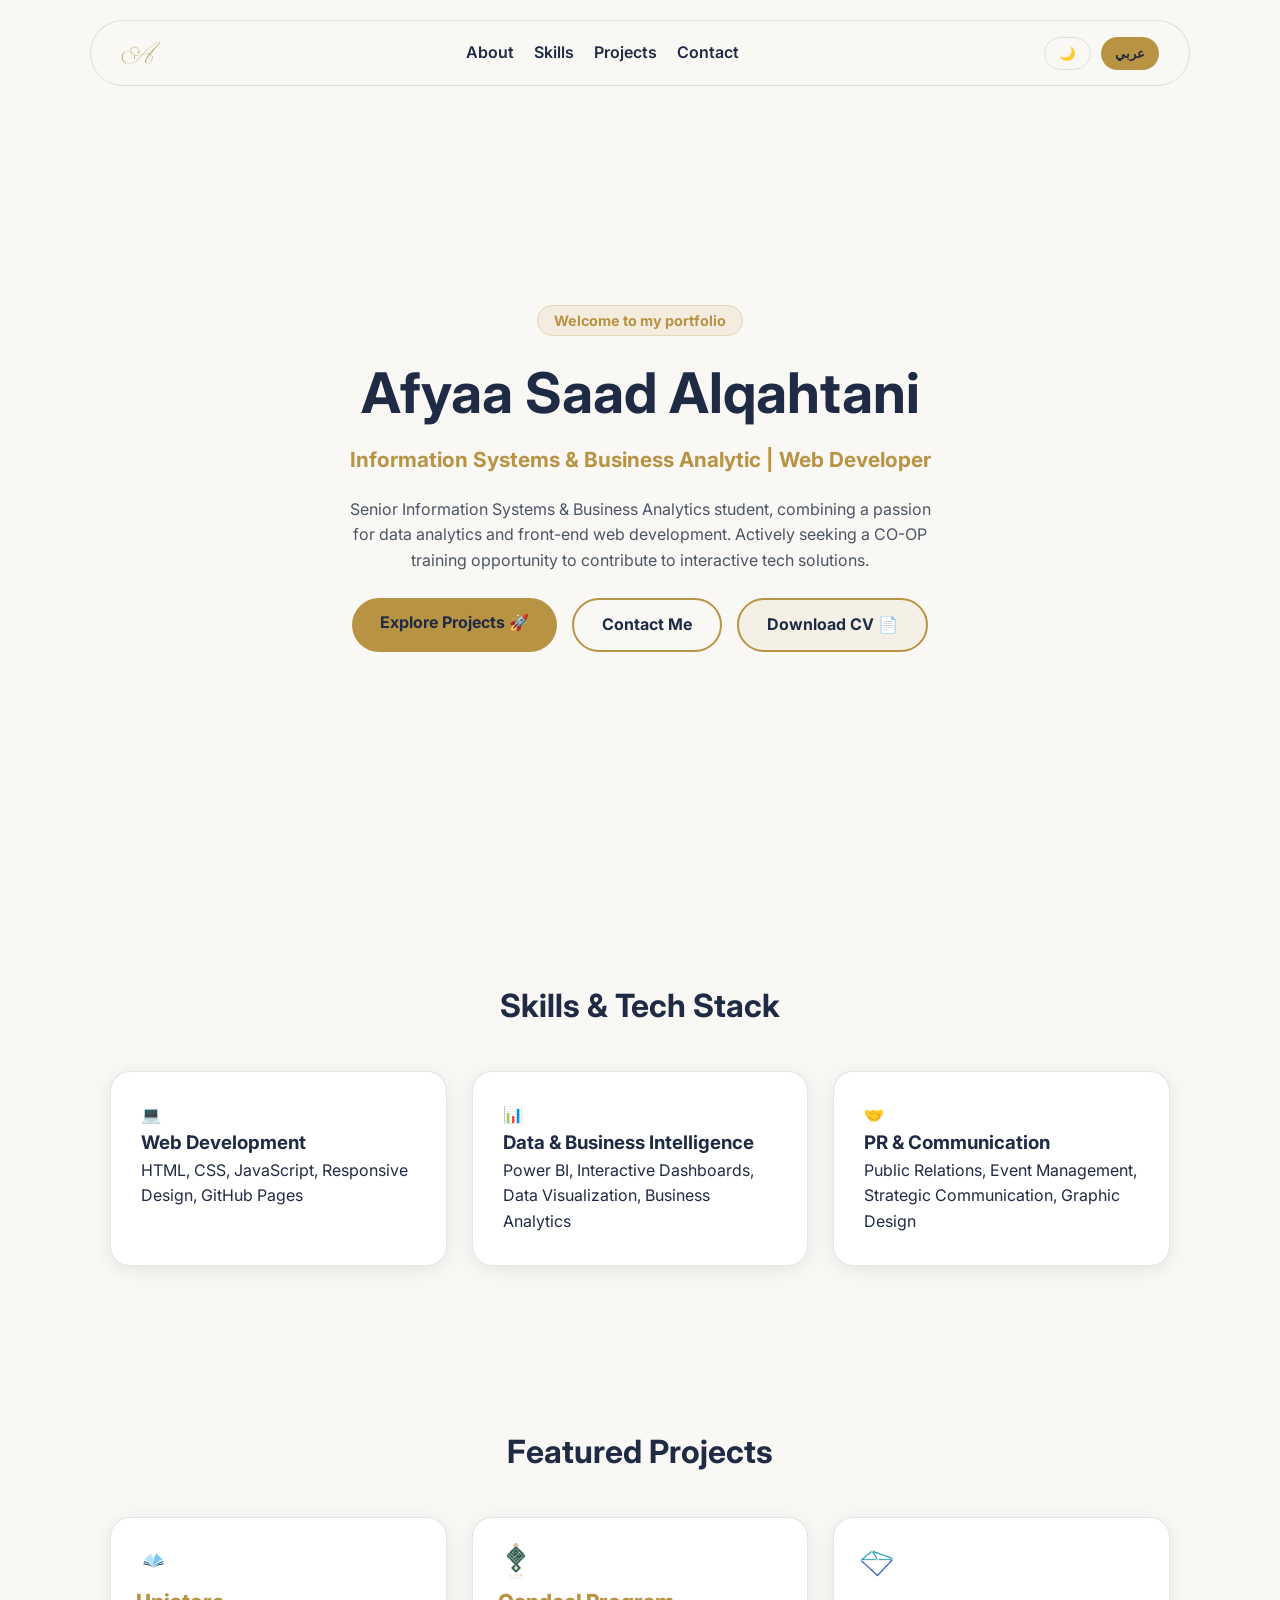
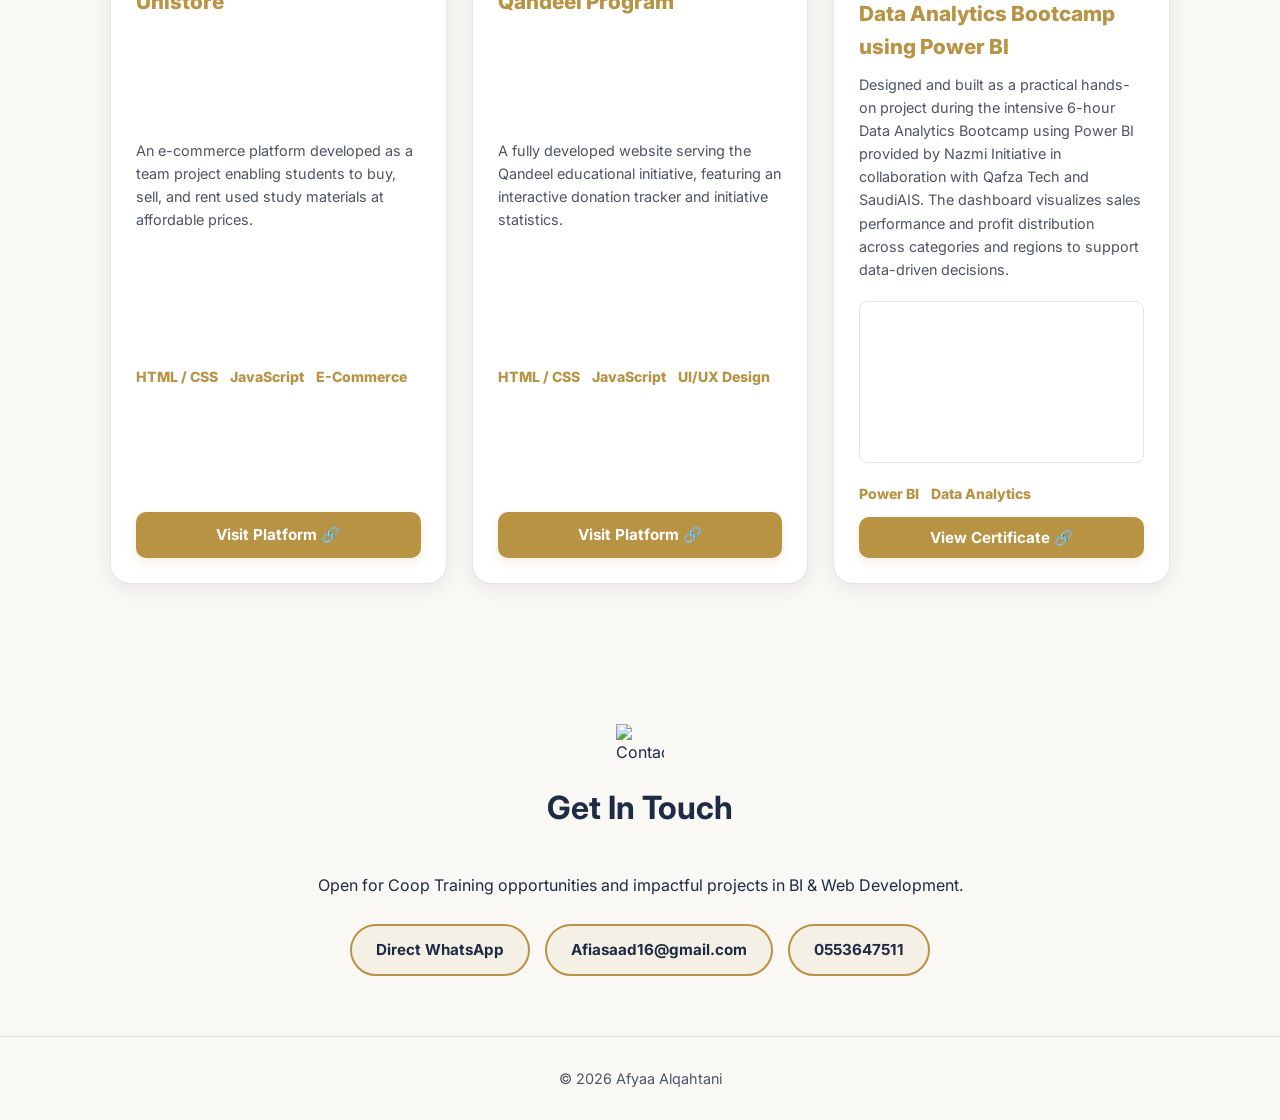
==== index.html @ 2ba17792 "Update index.html" ====
<!DOCTYPE html>
<html lang="en" dir="ltr">
<head>
    <meta charset="UTF-8">
    <meta name="viewport" content="width=device-width, initial-scale=1.0">
    <title>أفياء القحطاني | Afyaa Alqahtani - Portfolio</title>

    <!-- استدعاء خط Tajawal للعربي و Inter للإنجليزي من جوجل -->
    <link rel="preconnect" href="https://fonts.googleapis.com">
    <link rel="preconnect" href="https://fonts.gstatic.com" crossorigin>
    <link href="https://fonts.googleapis.com/css2?family=Inter:wght@400;600;700&family=Tajawal:wght@400;500;700;800&display=swap" rel="stylesheet">

    <!-- ربط ملف التنسيقات CSS -->
    <link rel="stylesheet" href="style.css">
</head>
<body class="light-mode"> <!-- الوضع الافتراضي داكن ومتاح التبديل -->

    <!-- شريط النافبار العائم في الأعلى -->
    <nav class="navbar">
<div class="logo">
    <a href="#hero">
        <img src="photo_2026-08-21_16-17-37-removebg-preview.png" alt="AFYAA Logo" class="logo-img">
    </a>
</div>
        <!-- روابط التنقل السريع بين الأقسام -->
        <ul class="nav-links">
            <li><a href="#hero" data-ar="من أنا" data-en="About">من أنـا</a></li>
            <li><a href="#skills" data-ar="المهارات" data-en="Skills">المهـارات</a></li>
            <li><a href="#projects" data-ar="المشاريع" data-en="Projects">المشـاريـع</a></li>
            <li><a href="#contact" data-ar="التواصل" data-en="Contact">التـواصـل</a></li>
        </ul>

        <!-- أزرار التحكم بالتفاعل (الليل/النهار + اللغة) -->
        <div class="nav-controls">
            <!-- زر تبديل وضع الليل والنهار -->
            <button id="theme-toggle" class="control-btn" title="تغيير المظهر">🌙</button>
            <!-- زر تغيير اللغة -->
            <button id="lang-toggle" class="control-btn lang-btn">English</button>
        </div>
    </nav>

    <!-- 1. واجهة البداية (Hero Section) -->
<section id="hero" class="hero">
    <div class="hero-content">
        <span class="badge-tag" data-ar=" مرحباً بك في معرض أعمالي" data-en=" Welcome to my portfolio"> مرحبًـا بـك فـي مـعـرض أعـمـالـي</span>

        <h1 data-ar="أفياء سعد القحطاني" data-en="Afyaa Saad Alqahtani">أفيـاء سـعـد القحـطـاني</h1>

        <p class="subtitle" data-ar="نظم معلومات وتحليل الأعمال | مطورة واجهات ويب" data-en="Information Systems & Business Analytic | Web Developer">
            نظم معلومات وتحليل الأعمال | مطورة واجهات ويب
        </p>

        <p class="hero-desc"
           data-ar="طالبة في السنة الأخيرة بتخصص نظم المعلومات وتحليل الأعمال، أجمع بين شغف تحليل البيانات وبناء واجهات الويب الرقمية. أسعى لفرصة تدريب تعاوني أساهم من خلالها في تقديم حلول تقنية تفاعلية وأثري بها تجربتي المهنية."
           data-en="Senior Information Systems & Business Analytics student, combining a passion for data analytics and front-end web development. Actively seeking a CO-OP training opportunity to contribute to interactive tech solutions.">
            طالبة في السنة الأخيرة بتخصص نظم المعلومات وتحليل الأعمال، أجمع بين شغف تحليل البيانات وبناء واجهات الويب الرقمية. أسعى لفرصة تدريب تعاوني أساهم من خلالها في تقديم حلول تقنية تفاعلية وأثري بها تجربتي المهنية.
        </p>

        <div class="hero-btns">
            <a href="#projects" class="btn btn-primary" data-ar="استكشف الأعمال 🚀" data-en="Explore Projects 🚀">استكشف الأعمال 🚀</a>
            <a href="#contact" class="btn btn-secondary" data-ar="تواصل معي" data-en="Contact Me">تواصل معي</a>
            <a href="CV.pdf" download class="btn btn-cv" data-ar="السيرة الذاتية 📄" data-en="Download CV 📄">السيرة الذاتية 📄</a>
        </div>
    </div>
</section>
    <!-- 2. قسم المهارات (Skills Section) -->
    <section id="skills" class="skills-section">
        <h2 class="section-title" data-ar="المهارات والتقنيات" data-en="Skills & Tech Stack">المهارات والتقنيات</h2>
        <div class="skills-grid">
            <div class="skill-card">
                <div class="icon">💻</div>
                <h3 data-ar="تطوير الويب" data-en="Web Development">تطوير الويب</h3>
                <p>HTML, CSS, JavaScript, Responsive Design, GitHub Pages</p>
            </div>
            <div class="skill-card">
                <div class="icon">📊</div>
                <h3 data-ar="تحليل البيانات و BI" data-en="Data & Business Intelligence">تحليل البيانات و BI</h3>
                <p>Power BI, Interactive Dashboards, Data Visualization, Business Analytics</p>
            </div>
            <div class="skill-card">
                <div class="icon">🤝</div>
                <h3 data-ar="العلاقات العامة والتنظيم" data-en="PR & Communication">العلاقات العامة والتنظيم</h3>
                <p>Public Relations, Event Management, Strategic Communication, Graphic Design</p>
            </div>
        </div>
    </section>

    <!-- 3. قسم المشاريع (Projects Section) -->
    <section id="projects" class="projects-section">
        <h2 class="section-title" data-ar="أبرز المشاريع" data-en="Featured Projects">أبرز المشاريع</h2>

        <div class="projects-grid">

            <!-- كارت مشروع Unistore -->
            <div class="project-card project-unistore">
                <div class="project-header">
                    <div class="project-brand">
                        <img src="لوقو%20يوني.png" alt="Unistore Logo" class="project-logo" onerror="this.style.display='none'">
                    </div>
                    <h3>Unistore</h3>
                </div>

                <p class="project-desc"
                   data-ar="منصة إلكترونية تم تطويرها كـ مشروع جماعي تتيح للطلاب بيع وتأجير المستلزمات والكتب الدراسية المستعملة فيما بينهم بأسعار مناسبة."
                   data-en="An e-commerce platform developed as a team project enabling students to buy, sell, and rent used study materials at affordable prices.">
                   منصة إلكترونية تم تطويرها كـ مشروع جماعي تتيح للطلاب بيع وتأجير المستلزمات والكتب الدراسية المستعملة فيما بينهم بأسعار مناسبة.
                </p>

                <div class="tech-tags">
                    <span>HTML / CSS </span>
                    <span> JavaScript</span>
                    <span> E-Commerce </span>
                </div>

                <div class="project-links">
                    <a href="https://wbaproject.github.io/Unistore/index.html" target="_blank" class="project-btn" data-ar="زيارة المنصة 🔗" data-en="Visit Platform 🔗">
                        زيارة المنصة 🔗
                    </a>
                </div>
            </div>

            <!-- كارت مشروع برنامج قنديل -->
            <div class="project-card project-qandeel">
                <div class="project-header">
                    <div class="project-brand">
                        <img src="شفاف%20%20قنديل.png" alt="Qandeel Logo" class="project-logo" onerror="this.style.display='none'">
                    </div>
                    <h3 data-ar="برنامج قنديل" data-en="Qandeel Program">برنامج قنديل</h3>
                </div>

                <p class="project-desc"
                   data-ar="موقع إلكتروني تم تطويره بالكامل لخدمة مبادرة قنديل التعليمية والتربوية، يتضمن مؤشر دعم تفاعلي لحساب التبرعات وإحصائيات المبادرة."
                   data-en="A fully developed website serving the Qandeel educational initiative, featuring an interactive donation tracker and initiative statistics.">
                   موقع إلكتروني تم تطويره بالكامل لخدمة مبادرة قنديل التعليمية والتربوية، يتضمن مؤشر دعم تفاعلي لحساب التبرعات وإحصائيات المبادرة.
                </p>

                <div class="tech-tags">
                    <span>HTML / CSS</span>
                    <span>JavaScript </span>
                    <span>UI/UX Design</span>
                </div>

                <div class="project-links">
                    <a href="https://qandeel-fund.github.io/qandeel/" target="_blank" class="project-btn" data-ar="زيارة المنصة 🔗" data-en="Visit Platform 🔗">
                        زيارة المنصة 🔗
                    </a>
                </div>
            </div>

<!-- بطاقة المشروع داخل Grid المشاريع -->
<div class="project-card powerbi-theme">
    <!-- 1. العنوان الفرعي + اللوجو -->
    <div class="project-header-type">
        <img src="نظممي.png" alt="Nazmi Logo" class="project-card-logo">
    </div>

    <!-- 2. العنوان الرئيسي للمشروع -->
    <h3 class="pbi-title" data-ar="معسكر تحليل البيانات باستخدام Power BI" data-en="Data Analytics Bootcamp using Power BI">
        معسكر تحليل البيانات باستخدام Power BI
    </h3>

    <!-- 3. الفقرة النصية (الوصف والتفاصيل) -->
    <p class="project-desc"
       data-ar="تم بناء وتصميم هذه اللوحة التفاعلية كتطبيق عملي متميز ضمن معسكر تحليل البيانات باستخدام Power BI (بواقع 6 ساعات تدريبية) المقدم من مبادرة نظمي بالتعاون مع Qafza Tech و SaudiAIS، حيث تعكس أداء المبيعات وحجم الأرباح وتوزيعها حسب الفئات والأقاليم لتمكين متخذي القرار من قراءة البيانات بفاعلية."
       data-en="Designed and built as a practical hands-on project during the intensive 6-hour Data Analytics Bootcamp using Power BI provided by Nazmi Initiative in collaboration with Qafza Tech and SaudiAIS. The dashboard visualizes sales performance and profit distribution across categories and regions to support data-driven decisions.">
        تم بناء وتصميم هذه اللوحة التفاعلية كتطبيق عملي متميز ضمن معسكر تحليل البيانات باستخدام Power BI (بواقع 6 ساعات تدريبية) المقدم من مبادرة نظمي بالتعاون مع Qafza Tech و SaudiAIS، حيث تعكس أداء المبيعات وحجم الأرباح وتوزيعها حسب الفئات والأقاليم لتمكين متخذي القرار من قراءة البيانات بفاعلية.
    </p>

    <!-- 4. التقرير التفاعلي -->
    <div class="powerbi-wrapper">
        <iframe title="Sales & Profitability Dashboard"
                src="https://app.powerbi.com/view?r=eyJrIjoiNzE5OWY2OTYtNTY0ZC00ODJiLWJjOTEtZjljZTA5YTAxY2NlIiwidCI6IjJjODZiYmZjLThkMDQtNDFmZi1hODNhLTk0MmYwNzVlMGY2MCIsImMiOjl9"
                frameborder="0"
                allowFullScreen="true">
        </iframe>
    </div>

    <!-- 5. التاقات النصية العريضة -->
    <div class="pbi-tech-tags">
        <span>Power BI</span>
        <span>Data Analytics</span>
    </div>

    <!-- 6. زر فتح الـ Pop-up -->
    <button type="button" onclick="openCertModal()" class="pbi-btn" data-ar="عرض شهادة المعسكر 🔗" data-en="View Certificate 🔗">
        عرض شهادة المعسكر 🔗
    </button>
</div>

<!-- ========================================== -->
<!-- يُوضع هذا الجزء في أسفل ملف HTML قبل </body> مباشرة -->
<!-- ========================================== -->
<div id="certModal" class="cert-modal">
    <div class="cert-modal-content">
        <span class="cert-close-btn" onclick="closeCertModal()">&times;</span>
        <img src="أفياء بنت سعد القحطاني.png" alt="الشهادة" class="cert-img">
    </div>
</div>

        </div>
    </section>

    <!-- 4. قسم التواصل (Contact Section) -->
    <section id="contact" class="contact-section">
    <img src="YOU DREAM IT.png" alt="Contact Icon" class="contact-main-icon">
    <h2 class="section-title" data-ar="تواصل معي" data-en="Get In Touch">تواصل معي</h2>
    <p data-ar="مهتمة بفرص التدريب التعاوني والأنشطة التنافسية في تحليل البيانات وتطوير الويب." data-en="Open for Coop Training opportunities and impactful projects in BI & Web Development.">
        مهتمة بفرص التدريب التعاوني والأنشطة التنافسية في تحليل البيانات وتطوير الويب.
    </p>

    <div class="contact-links">
        <a href="https://wa.me/966553647511?text=مرحبـًا%20أفياء،%20اطلعت%20على%20معرض%20أعمالكِ%20وأود%20التواصل%20معكِ%20بخصوص%20فرصة%20تدريب%20تعاوني."
   target="_blank"
   class="contact-btn"
   data-ar="واتس اب مباشر"
   data-en="Direct WhatsApp">
   واتس اب مباشر
</a>
        <a href="mailto:Afiasaad16@gmail.com" class="contact-btn">Afiasaad16@gmail.com</a>
        <a href="tel:0553647511" class="contact-btn">0553647511</a>
    </div>
    </section>

    <!-- فوتر الموقع -->
    <footer>
    <p data-ar="© 2026 أفياء القحطاني" data-en="© 2026 Afyaa Alqahtani">
        © 2026 أفياء القحطاني
    </p>
</footer>

    <!-- ربط ملف الجافاسكريبت للحركات والتفاعل -->
    <script src="script.js"></script>
</body>
</html>
---- style.css ----
/* ==========================================
   1. تعريف متغيّرات الألوان والخطوط (:root)
   ========================================== */

/* ألوان الوضع الداكن (Navy Primary) */
body.dark-mode {
    --bg-color: #1F2A44;          /* الكحلي الداكن للخلفية الرئيسية */
    --card-bg: #151D30;         /* كحلي أغمق للبطاقات لإبراز العمق */
    --text-color: #FAFAFA;        /* أوف وايت ناصع للنصوص الرئيسية */
    --text-muted: #D1D5DB;      /* رمادي فاتح مريح للنصوص الجانبية */
    --accent-gold: #C6A75E;     /* الذهبي الناعم للأزرار والتركيز واللوجو */
    --nav-bg: rgba(21, 29, 48, 0.85); /* كحلي شفاف للقائمة العائمة */
    --border-color: rgba(198, 167, 94, 0.25); /* حدود ذهبية خفيفة */
}

/* ألوان الوضع الفاتح المحدثة (Bright Off-White Mode) */
body.light-mode {
    --bg-color: #FAF8F5;         /* أوف وايت كريمي فاتح ومشرق للخلفية الرئيسية */
    --card-bg: #FFFFFF;         /* أبيض ناصع للبطاقات لزيادة التباين */
    --text-color: #1F2A44;       /* الكحلي الملكي الغامق جداً للنصوص الرئيسية */
    --text-muted: #4B5563;      /* كحلي رمادي واضح للنصوص الفرعية */
    --accent-gold: #B89343;    /* ذهبي أغمق بدرجة بسيطة لضمان التباين */
    --nav-bg: rgba(250, 248, 245, 0.85); /* أوف وايت شفاف للقائمة العائمة */
    --border-color: rgba(31, 42, 68, 0.12); /* حدود كحلية ناعمة جداً */
}
/* ==========================================
   إصلاح محاذاة الكروت للغة الإنجليزية (LTR)
   ========================================== */
html[lang="en"] .project-card,
body.en-mode .project-card {
    direction: ltr !important;
    text-align: left !important;
}

/* تعديل الهيدر العلوي للكارت (اللوجو والعنوان) ليصبح يسار */
html[lang="en"] .project-header-type,
body.en-mode .project-header-type {
    direction: ltr !important;
    justify-content: flex-start !important;
}

/* ضبط محاذاة العناوين والنصوص */
html[lang="en"] .project-card h3,
html[lang="en"] .project-desc,
body.en-mode .project-card h3,
body.en-mode .project-desc {
    text-align: left !important;
}
/* ==========================================
   2. إعادة الضبط الشاملة والتنسيقات العامة
   ========================================== */
* {
    margin: 0;
    padding: 0;
    box-sizing: border-box;
    scroll-behavior: smooth;
}

body {
    background-color: var(--bg-color);
    color: var(--text-color);
    font-family: 'Tajawal', sans-serif;
    line-height: 1.6;
    transition: background-color 0.4s, color 0.4s;
}

/* تنسيق صورة اللوجو الرئيسي */
.logo-img {
    height: 40px;
    width: auto;
    display: block;
    transition: transform 0.3s ease;
}

.logo-img:hover {
    transform: scale(1.05);
}

/* --- النافبار --- */
.navbar {
    position: fixed;
    top: 20px;
    left: 50%;
    transform: translateX(-50%);
    width: 90%;
    max-width: 1100px;
    background: var(--nav-bg);
    backdrop-filter: blur(12px);
    border: 1px solid var(--border-color);
    border-radius: 50px;
    padding: 12px 30px;
    display: flex;
    justify-content: space-between;
    align-items: center;
    z-index: 1000;
}

.logo {
    font-weight: 800;
    font-size: 1.5rem;
    color: var(--text-color);
}

.logo span {
    color: var(--accent-gold);
}

.nav-links {
    display: flex;
    list-style: none;
    gap: 20px;
}

.nav-links a {
    color: var(--text-color);
    text-decoration: none;
    font-weight: 600;
    transition: 0.3s;
}

.nav-links a:hover {
    color: var(--accent-gold);
}

.nav-controls {
    display: flex;
    gap: 10px;
}

.control-btn {
    background: transparent;
    border: 1px solid var(--border-color);
    color: var(--text-color);
    padding: 8px 14px;
    border-radius: 20px;
    font-weight: bold;
    cursor: pointer;
    transition: 0.3s;
}

.lang-btn {
    background: var(--accent-gold);
    color: #1F2A44;
    border: none;
}

.control-btn:hover {
    transform: scale(1.05);
}

/* --- الهيرو والأقسام --- */
.hero {
    min-height: 100vh;
    display: flex;
    align-items: center;
    justify-content: center;
    text-align: center;
    padding: 120px 20px 60px;
}

.badge-tag {
    background: rgba(198, 167, 94, 0.15);
    color: var(--accent-gold);
    padding: 6px 16px;
    border-radius: 20px;
    font-size: 0.9rem;
    font-weight: bold;
    border: 1px solid rgba(198, 167, 94, 0.3);
}

.hero h1 {
    font-size: 3.5rem;
    margin: 15px 0 5px;
    color: var(--text-color);
}

.subtitle {
    font-size: 1.3rem;
    color: var(--accent-gold);
    font-weight: 700;
}

.hero-desc {
    max-width: 600px;
    margin: 20px auto;
    color: var(--text-muted);
}

.hero-btns {
    display: flex;
    gap: 15px;
    justify-content: center;
    margin-top: 25px;
}

.btn {
    padding: 12px 28px;
    border-radius: 30px;
    text-decoration: none;
    font-weight: bold;
    transition: 0.3s;
}

.btn-primary {
    background: var(--accent-gold);
    color: #1F2A44;
}

.btn-secondary {
    border: 2px solid var(--accent-gold);
    color: var(--text-color);
}

.btn-cv {
    border: 2px solid var(--accent-gold);
    background: rgba(198, 167, 94, 0.1);
    color: var(--text-color);
}

.btn-cv:hover {
    background: var(--accent-gold);
    color: #1F2A44;
    transform: translateY(-3px);
    box-shadow: 0 10px 20px rgba(198, 167, 94, 0.3);
}

.btn:hover {
    transform: translateY(-3px);
    box-shadow: 0 10px 20px rgba(198, 167, 94, 0.25);
}

section {
    padding: 80px 20px;
    max-width: 1100px;
    margin: auto;
}

.section-title {
    text-align: center;
    font-size: 2rem;
    margin-bottom: 40px;
    color: var(--text-color);
}

.skills-grid {
    display: grid;
    grid-template-columns: repeat(auto-fit, minmax(300px, 1fr));
    gap: 25px;
}

.skill-card {
    background: var(--card-bg);
    padding: 30px;
    border-radius: 20px;
    border: 1px solid var(--border-color);
    box-shadow: 0 4px 20px rgba(0, 0, 0, 0.08);
    transition: 0.4s ease;
    opacity: 0;
    transform: translateY(30px);
}

.skill-card.show {
    opacity: 1;
    transform: translateY(0);
}

.skill-card:hover {
    transform: translateY(-8px);
    border-color: var(--accent-gold);
}

/* ==========================================
   3. التنسيق الموحد لكروت المشاريع
   ========================================== */
.projects-grid {
    display: grid;
    grid-template-columns: repeat(auto-fit, minmax(300px, 1fr));
    gap: 25px;
}

.project-card,
.project-card.project-qandeel,
.project-card.project-unistore,
.project-card.powerbi-theme {
    background: var(--card-bg) !important;
    border: 1px solid var(--border-color) !important;
    border-radius: 20px;
    padding: 25px;
    text-align: right !important;
    display: flex;
    flex-direction: column;
    justify-content: space-between;
    height: auto !important;
    transition: all 0.3s ease;
    box-shadow: 0 4px 20px rgba(0, 0, 0, 0.08);
    opacity: 0;
    transform: translateY(30px);
}

.project-card.show {
    opacity: 1;
    transform: translateY(0);
}

.project-card:hover {
    transform: translateY(-6px);
    border-color: var(--accent-gold) !important;
}

/* الهيدر العلوي تثبيت اللوجو يمين وبجانبه النص */
.project-header-type {
    display: flex;
    flex-direction: row !important;
    justify-content: flex-start !important;
    align-items: center !important;
    gap: 10px;
    margin-bottom: 12px;
    direction: rtl !important;
}

.project-type-text {
    color: var(--accent-gold) !important;
    font-size: 0.9rem;
    font-weight: 600;
    line-height: 1;
}

.project-card-logo,
.project-logo {
    width: 36px !important;
    height: 36px !important;
    object-fit: contain;
    background: transparent !important;
    border-radius: 0 !important;
    padding: 0 !important;
    box-shadow: none !important;
    flex-shrink: 0;
    display: block;
}

/* توحيد عناوين المشاريع (ذهبي وبولد) */
.project-card h3,
.project-card .pbi-title {
    color: var(--accent-gold) !important;
    font-size: 1.3rem !important;
    font-weight: 800 !important;
    margin: 6px 0 10px 0;
    text-align: right !important;
}

/* الوصف */
.project-desc {
    text-align: right !important;
    font-size: 0.9rem;
    line-height: 1.6;
    color: var(--text-muted) !important;
    margin-bottom: 12px;
}

/* التاقات النصية */
.tech-tags,
.pbi-tech-tags {
    display: flex;
    gap: 12px;
    justify-content: flex-start;
    flex-wrap: wrap;
    margin: 12px 0 !important;
}

.tech-tags span,
.pbi-tech-tags span {
    background: transparent !important;
    border: none !important;
    color: var(--accent-gold) !important;
    font-weight: 800 !important;
    font-size: 0.88rem !important;
    padding: 0 !important;
}

/* توحيد الأزرار والخط أبيض */
.project-card .project-btn,
.project-card .pbi-btn {
    display: flex;
    align-items: center;
    justify-content: center;
    gap: 8px;
    width: 100%;
    padding: 11px 0;
    background-color: var(--accent-gold) !important;
    color: #ffffff !important;
    font-family: inherit;
    font-size: 0.95rem;
    font-weight: 700;
    border: none;
    border-radius: 10px;
    cursor: pointer;
    text-decoration: none;
    box-shadow: 0 4px 12px rgba(198, 167, 94, 0.2);
    transition: all 0.3s ease;
}

.project-card .project-btn:hover,
.project-card .pbi-btn:hover {
    background-color: #b89343 !important;
    color: #ffffff !important;
    transform: translateY(-2px);
    box-shadow: 0 6px 15px rgba(198, 167, 94, 0.35);
}

/* تضمين تقرير Power BI */
.powerbi-wrapper {
    position: relative;
    width: 100%;
    padding-top: 56.25%;
    border-radius: 8px;
    overflow: hidden;
    margin: 8px 0;
    border: 1px solid var(--border-color);
}

.powerbi-wrapper iframe {
    position: absolute;
    top: 0;
    left: 0;
    width: 100%;
    height: 100%;
    border: none;
}
/* ==========================================
   النافذة المنبثقة للشهادة (إخفاء تام افتراضياً)
   ========================================== */
.cert-modal {
    display: none; /* إخفاء النافذة كلياً بشكل افتراضي */
    position: fixed;
    z-index: 99999;
    top: 0;
    left: 0;
    width: 100vw;
    height: 100vh;
    background-color: rgba(0, 0, 0, 0.88);
    backdrop-filter: blur(8px);
    padding: 20px;
    box-sizing: border-box;
}

/* يُطبق هذا الكلاس عبر الجافاسكربت فقط عند الضغط على الزر */
.cert-modal.show,
.cert-modal.active {
    display: flex !important;
    justify-content: center;
    align-items: center;
}

.cert-modal-content {
    position: relative;
    width: 100%;
    max-width: 1000px;
    margin: auto;
    display: flex;
    justify-content: center;
    align-items: center;
}

.cert-modal-content img,
.cert-img {
    width: auto !important;
    max-width: 100% !important;
    height: auto !important;
    max-height: 82vh !important;
    object-fit: contain !important;
    border-radius: 10px;
    box-shadow: 0 10px 30px rgba(0, 0, 0, 0.6);
}

.cert-close-btn {
    position: absolute;
    top: -40px;
    left: 0;
    color: #ffffff;
    font-size: 32px;
    font-weight: bold;
    cursor: pointer;
    line-height: 1;
    transition: color 0.2s, transform 0.2s;
}

.cert-close-btn:hover {
    color: var(--accent-gold);
    transform: scale(1.1);
}

@media (max-width: 768px) {
    .cert-modal-content img,
    .cert-img {
        max-height: 75vh !important;
    }
    .cert-close-btn {
        top: -35px;
        font-size: 28px;
    }
}
/* ==========================================
   5. التواصل وتذييل الصفحة (تنسيق الأزرار الذهبية)
   ========================================== */
.contact-section {
    text-align: center;
    padding: 60px 20px;
}

.contact-main-icon {
    width: 48px !important;
    height: 48px !important;
    object-fit: contain;
    margin: 0 auto 10px auto;
    display: block;
}

/* في الجوال تكبر شوية وتظل متناسقة */
@media (max-width: 768px) {
    .contact-main-icon {
        width: 38px !important;
        height: 38px !important;
    }
}
.contact-links {
    display: flex !important;
    justify-content: center !important;
    align-items: center !important;
    gap: 15px !important;
    flex-wrap: wrap !important;
    margin-top: 25px !important;
}

/* إعادة تنسيق روابط الأزرار لمنع ظهور اللون الأزرق الافتراضي */
.contact-links a,
.contact-btn {
    display: inline-flex !important;
    align-items: center !important;
    justify-content: center !important;
    padding: 12px 24px !important;
    border: 2px solid var(--accent-gold) !important;
    background: rgba(198, 167, 94, 0.1) !important;
    color: var(--text-color) !important;       /* لون النص أوف وايت/كحلي حسب الوضع */
    border-radius: 30px !important;
    font-weight: 700 !important;
    font-size: 0.95rem !important;
    text-decoration: none !important;            /* إزالة الخط الأزرق السفلي */
    transition: all 0.3s ease !important;
    direction: ltr;
    box-shadow: none !important;
}

/* تأثير التمرير للماوس على أزرار التواصل */
.contact-links a:hover,
.contact-btn:hover {
    background: var(--accent-gold) !important;
    color: #1F2A44 !important;                  /* يتحول النص للكحلي الملكي عند التمرير */
    transform: translateY(-3px) !important;
    box-shadow: 0 8px 20px rgba(198, 167, 94, 0.3) !important;
}

footer {
    text-align: center;
    padding: 30px;
    color: var(--text-muted);
    font-size: 0.9rem;
    border-top: 1px solid var(--border-color);
}

/* ==========================================
   6. استجابة الجوال (Mobile Responsiveness)
   ========================================== */
@media (max-width: 768px) {
    .navbar {
        top: 10px;
        padding: 8px 16px;
        width: 95%;
    }

    .nav-links {
        gap: 10px;
    }

    .nav-links a {
        font-size: 0.85rem;
    }

    .control-btn {
        padding: 5px 10px;
        font-size: 0.8rem;
    }

    .hero {
        padding: 100px 15px 40px;
    }

    .hero h1 {
        font-size: 1.8rem !important;
        margin: 10px 0 5px;
    }

    .subtitle {
        font-size: 1rem !important;
    }

    .hero-desc {
        font-size: 0.88rem !important;
        line-height: 1.5;
        margin: 12px auto;
    }

    .badge-tag {
        font-size: 0.75rem;
        padding: 4px 12px;
    }

    .hero-btns {
        flex-direction: row;
        flex-wrap: wrap;
        gap: 8px;
        margin-top: 18px;
    }

    .btn {
        padding: 8px 14px !important;
        font-size: 0.8rem !important;
        border-radius: 20px !important;
    }
}
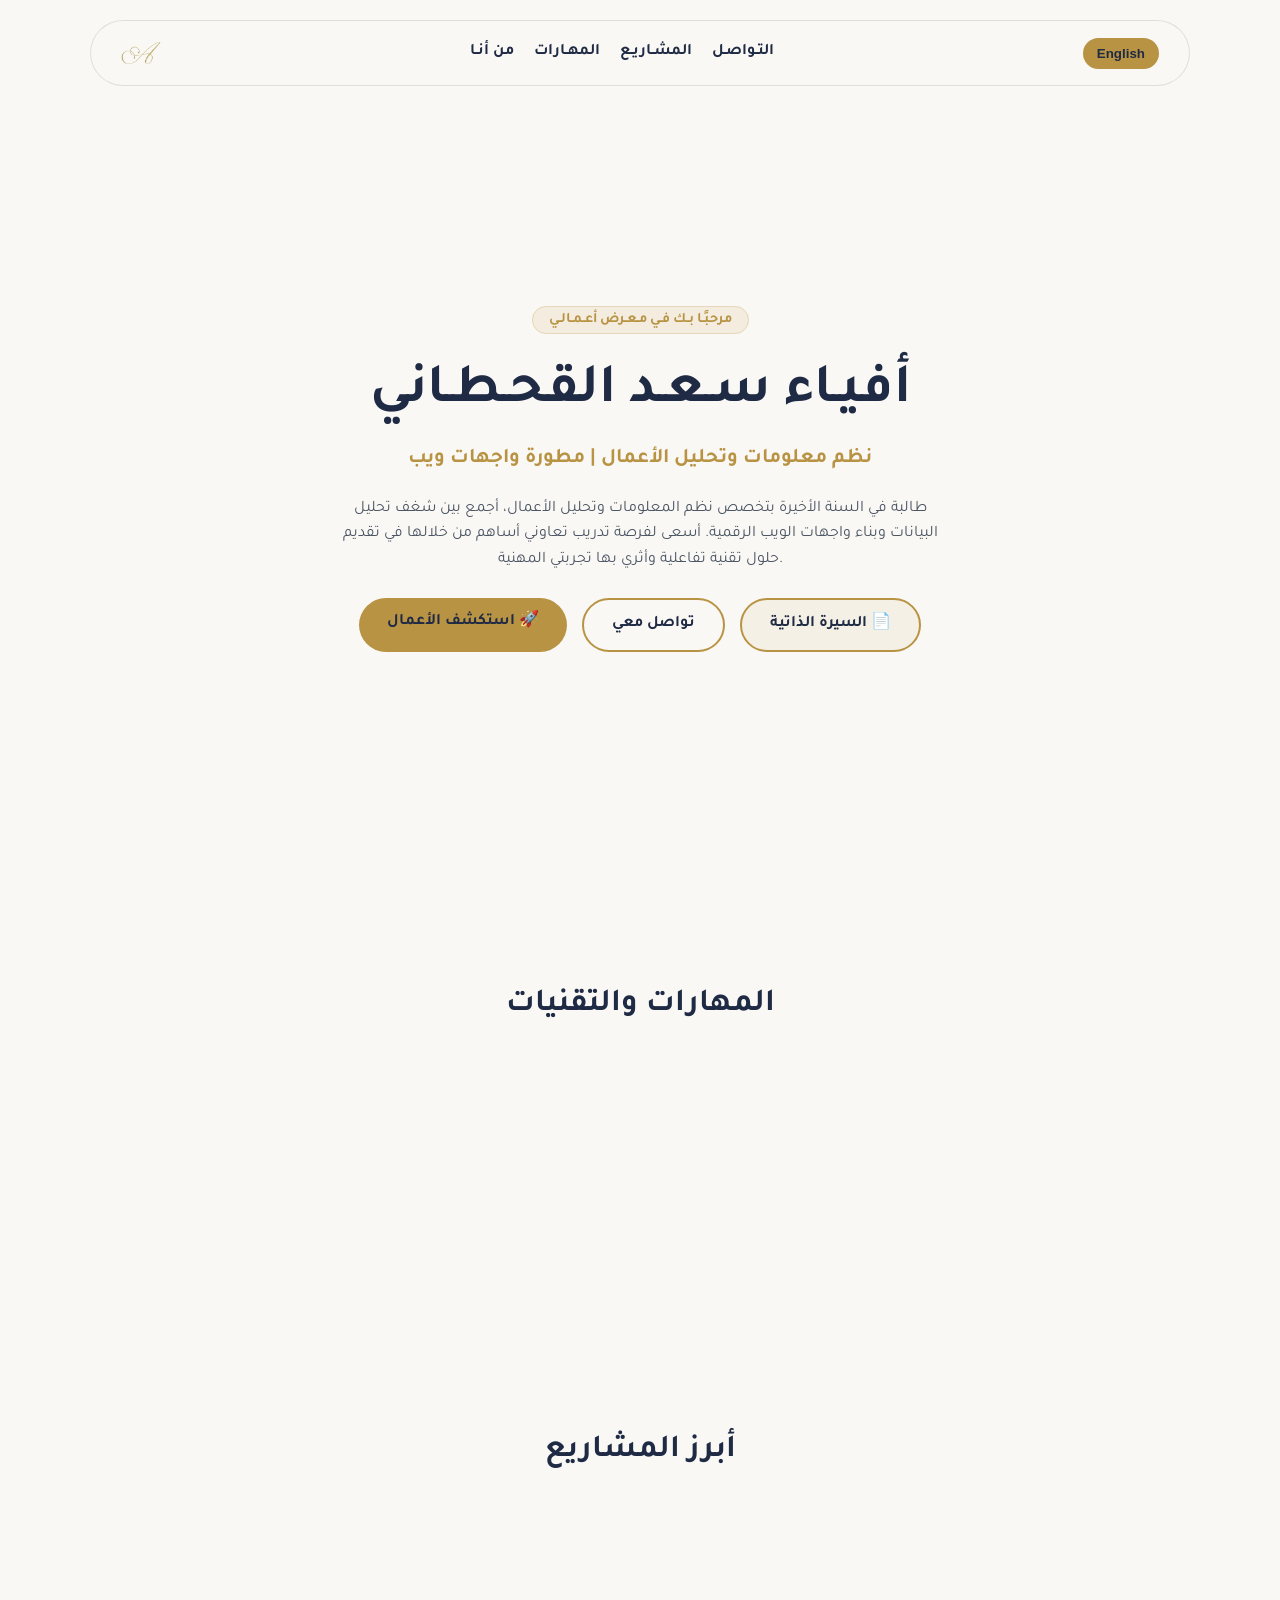
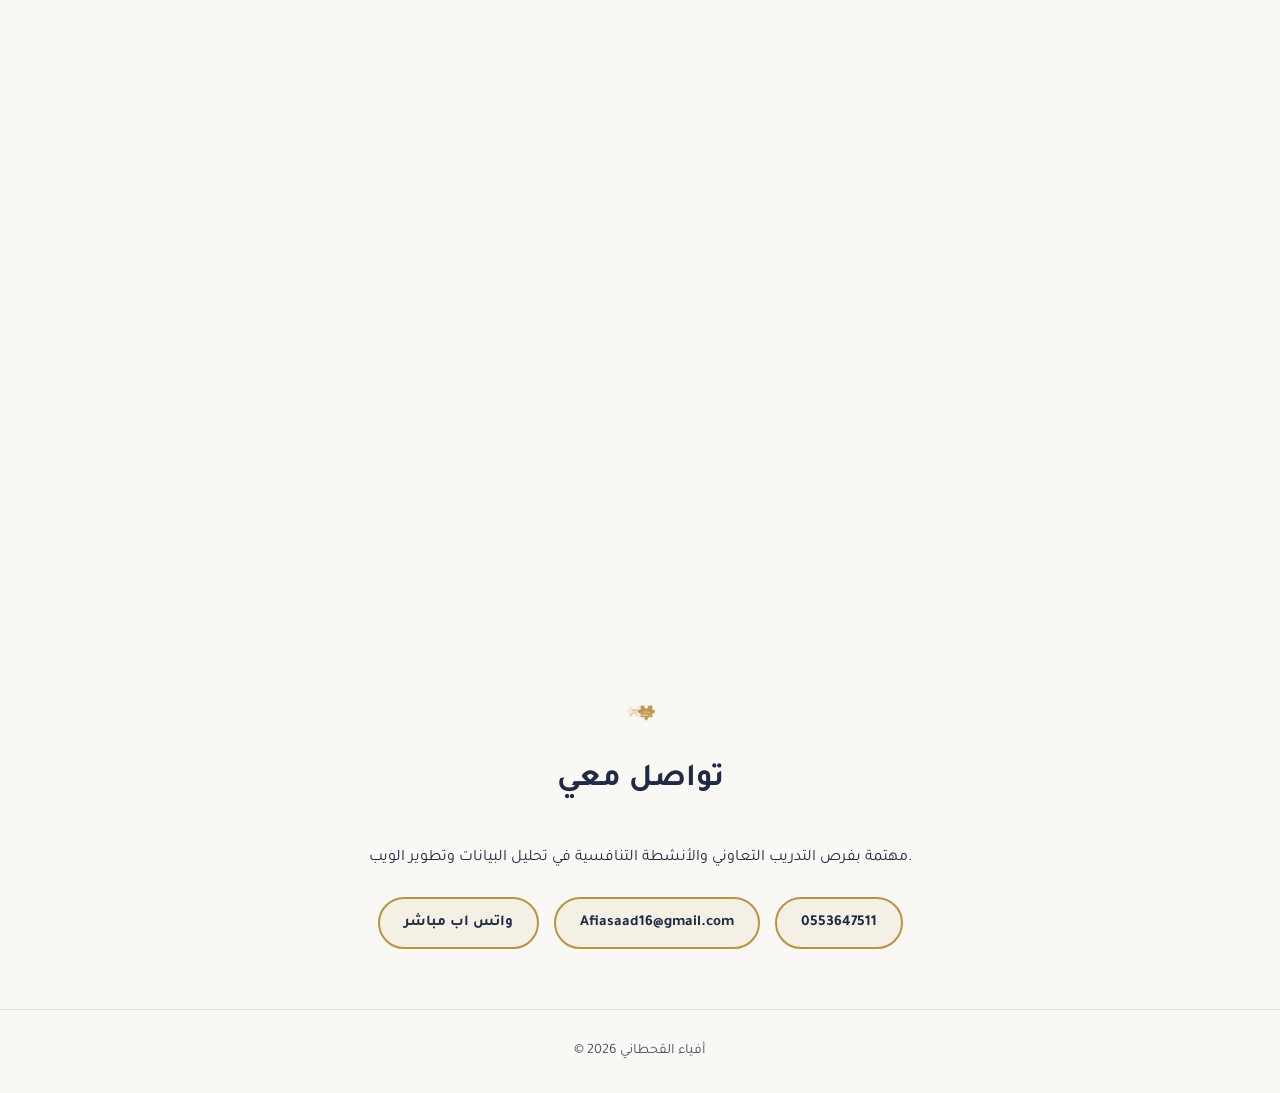
==== commit f972b1d2: "Update index.html" ====
--- a/index.html
+++ b/index.html
@@ -32,8 +32,6 @@
 
         <!-- أزرار التحكم بالتفاعل (الليل/النهار + اللغة) -->
         <div class="nav-controls">
-            <!-- زر تبديل وضع الليل والنهار -->
-            <button id="theme-toggle" class="control-btn" title="تغيير المظهر">🌙</button>
             <!-- زر تغيير اللغة -->
             <button id="lang-toggle" class="control-btn lang-btn">English</button>
         </div>
--- a/style.css
+++ b/style.css
@@ -507,19 +507,25 @@
     padding: 60px 20px;
 }
 
+/* إجبار صورة التواصل على التكبير والظهور بحجم واضح */
+img.contact-main-icon,
+.contact-section img,
 .contact-main-icon {
-    width: 48px !important;
-    height: 48px !important;
-    object-fit: contain;
-    margin: 0 auto 10px auto;
-    display: block;
-}
-
-/* في الجوال تكبر شوية وتظل متناسقة */
+    width: 60px !important;
+    height: 60px !important;
+    max-width: none !important;
+    max-height: none !important;
+    object-fit: contain !important;
+    margin: 0 auto 15px auto !important;
+    display: block !important;
+}
+
 @media (max-width: 768px) {
+    img.contact-main-icon,
+    .contact-section img,
     .contact-main-icon {
-        width: 38px !important;
-        height: 38px !important;
+        width: 45px !important;
+        height: 45px !important;
     }
 }
 .contact-links {
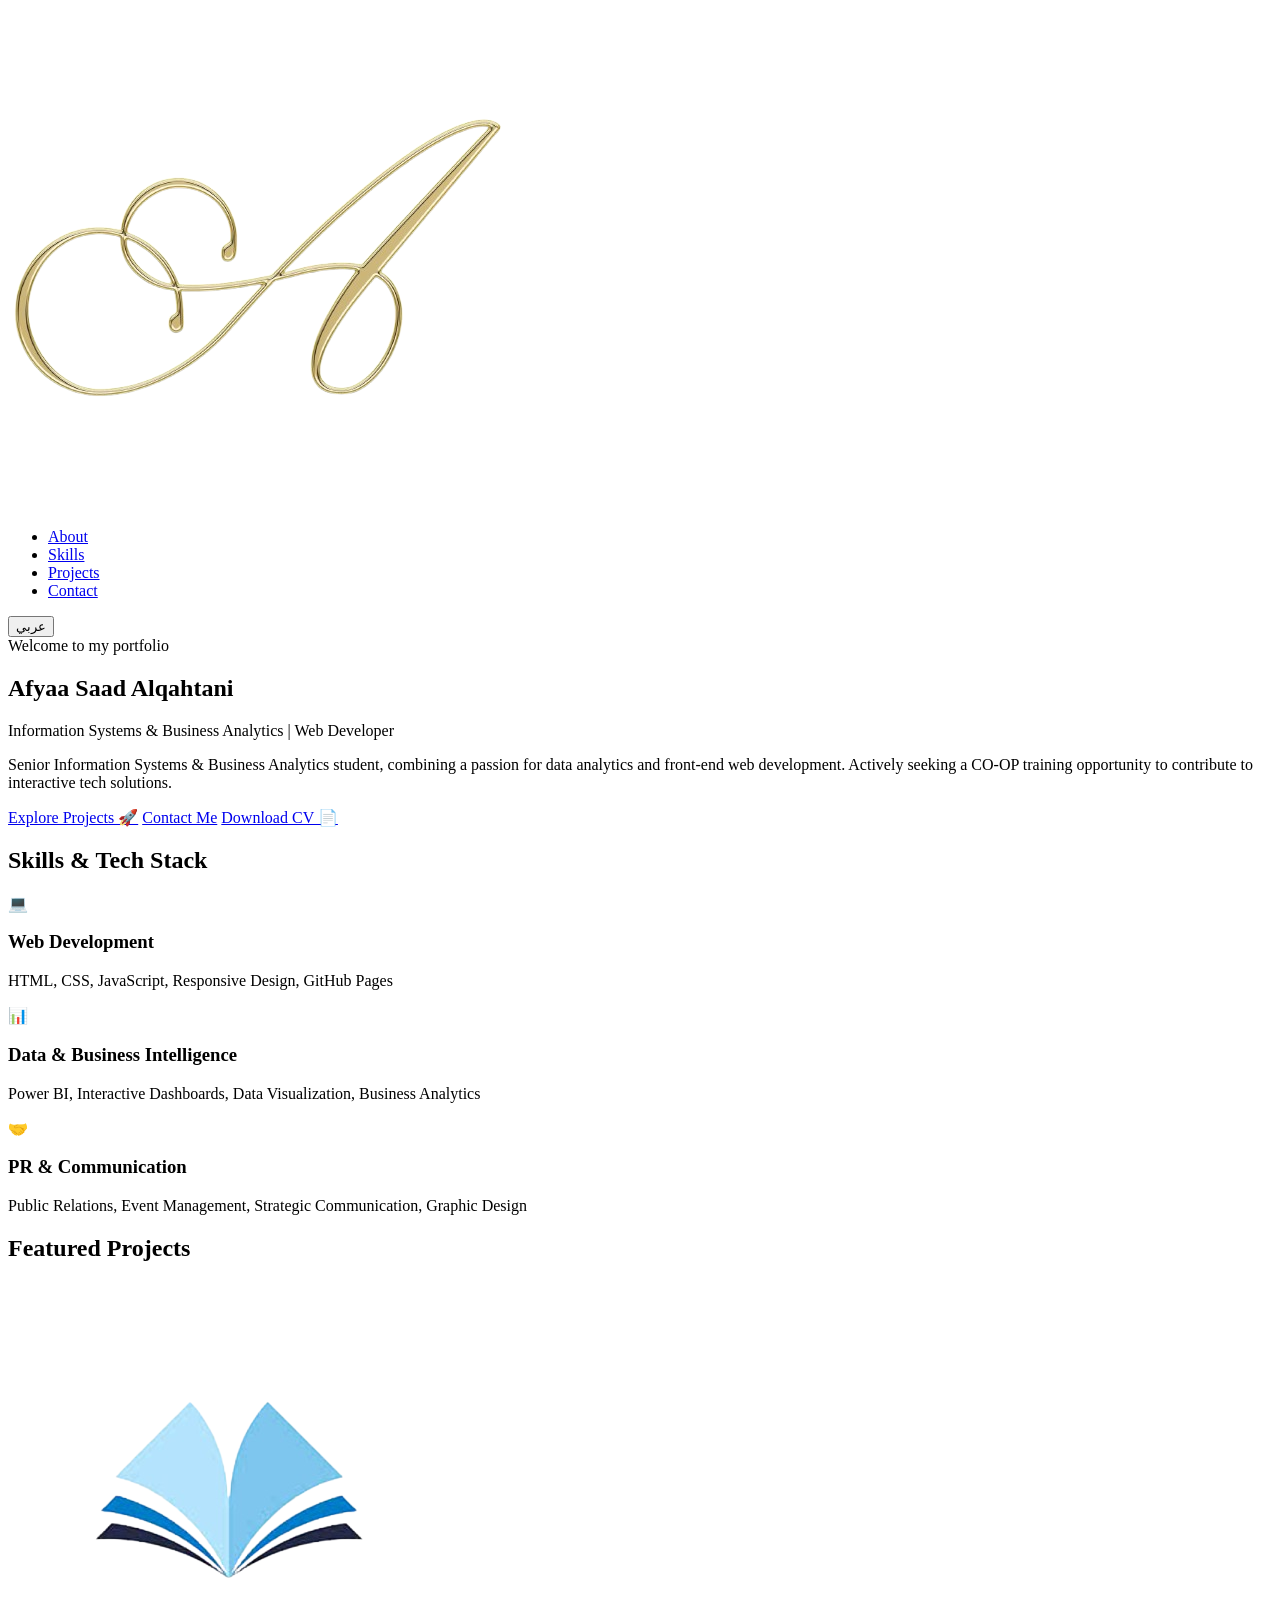
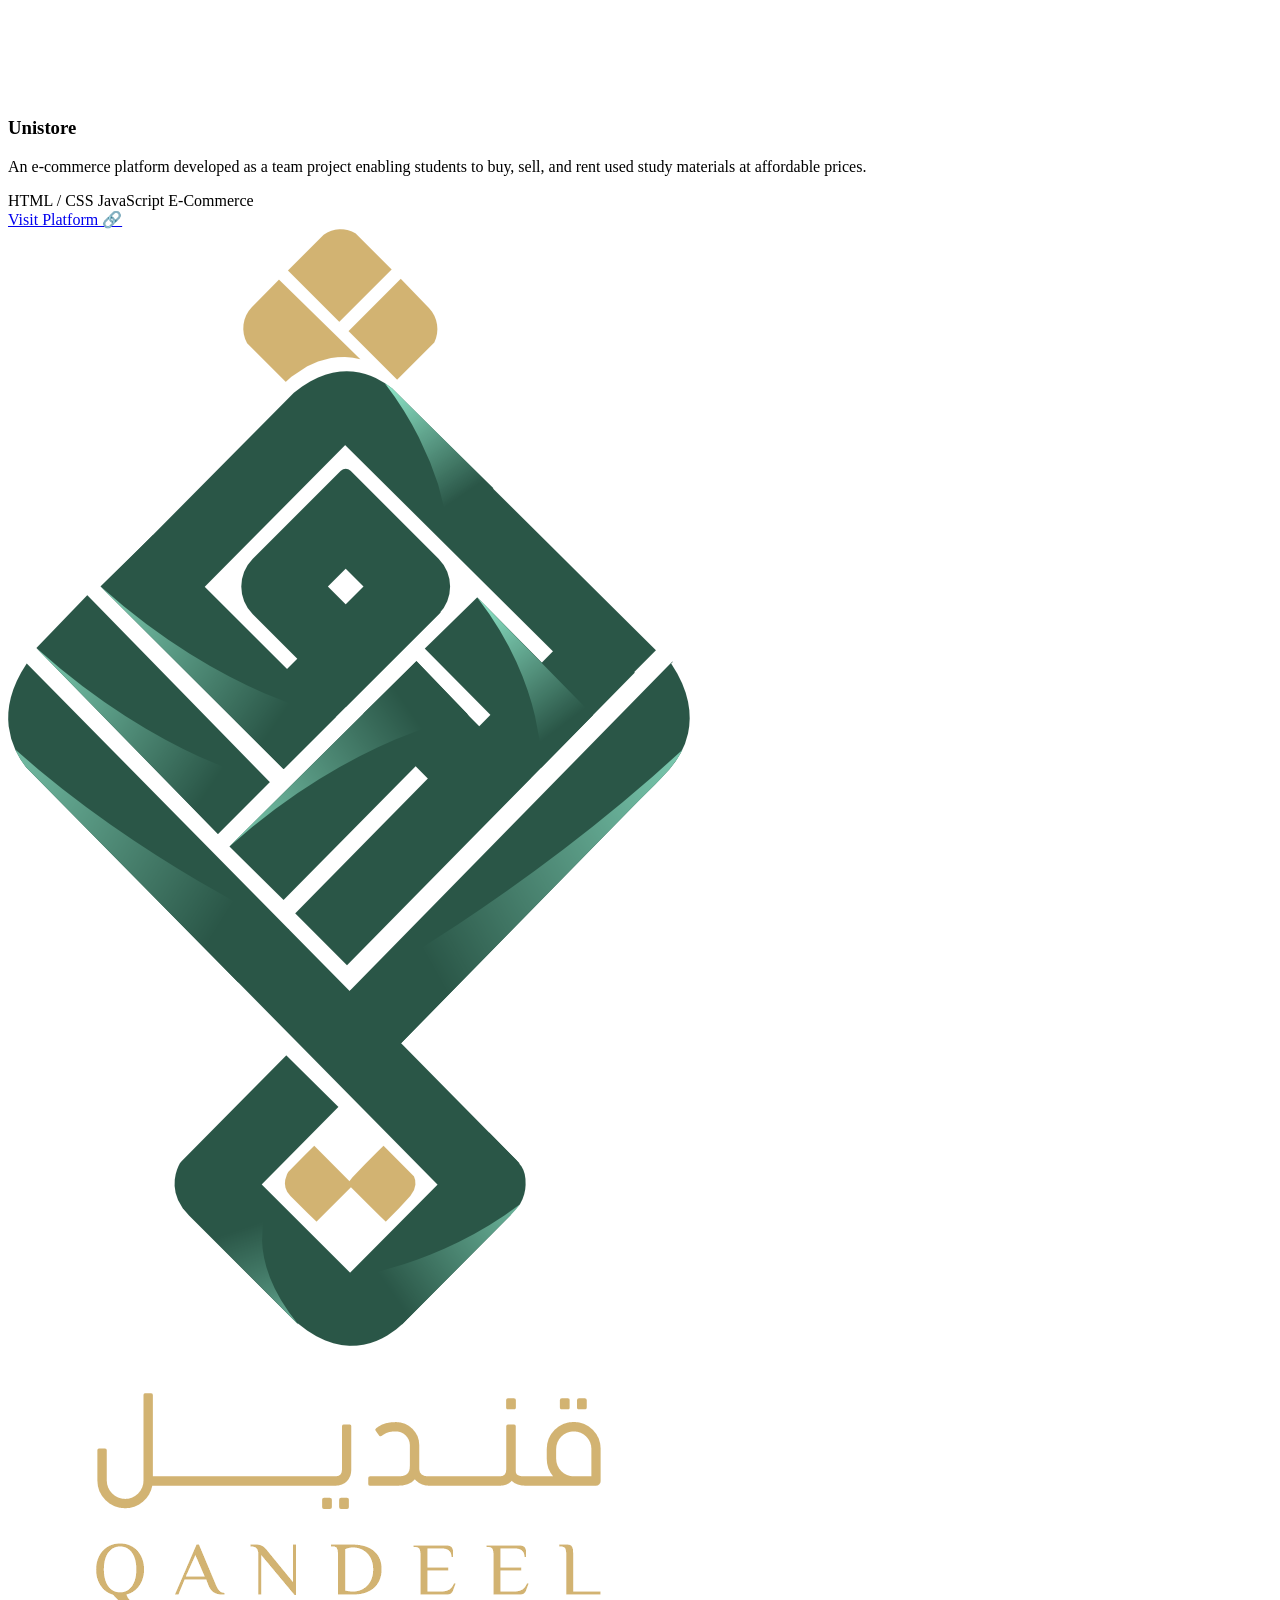
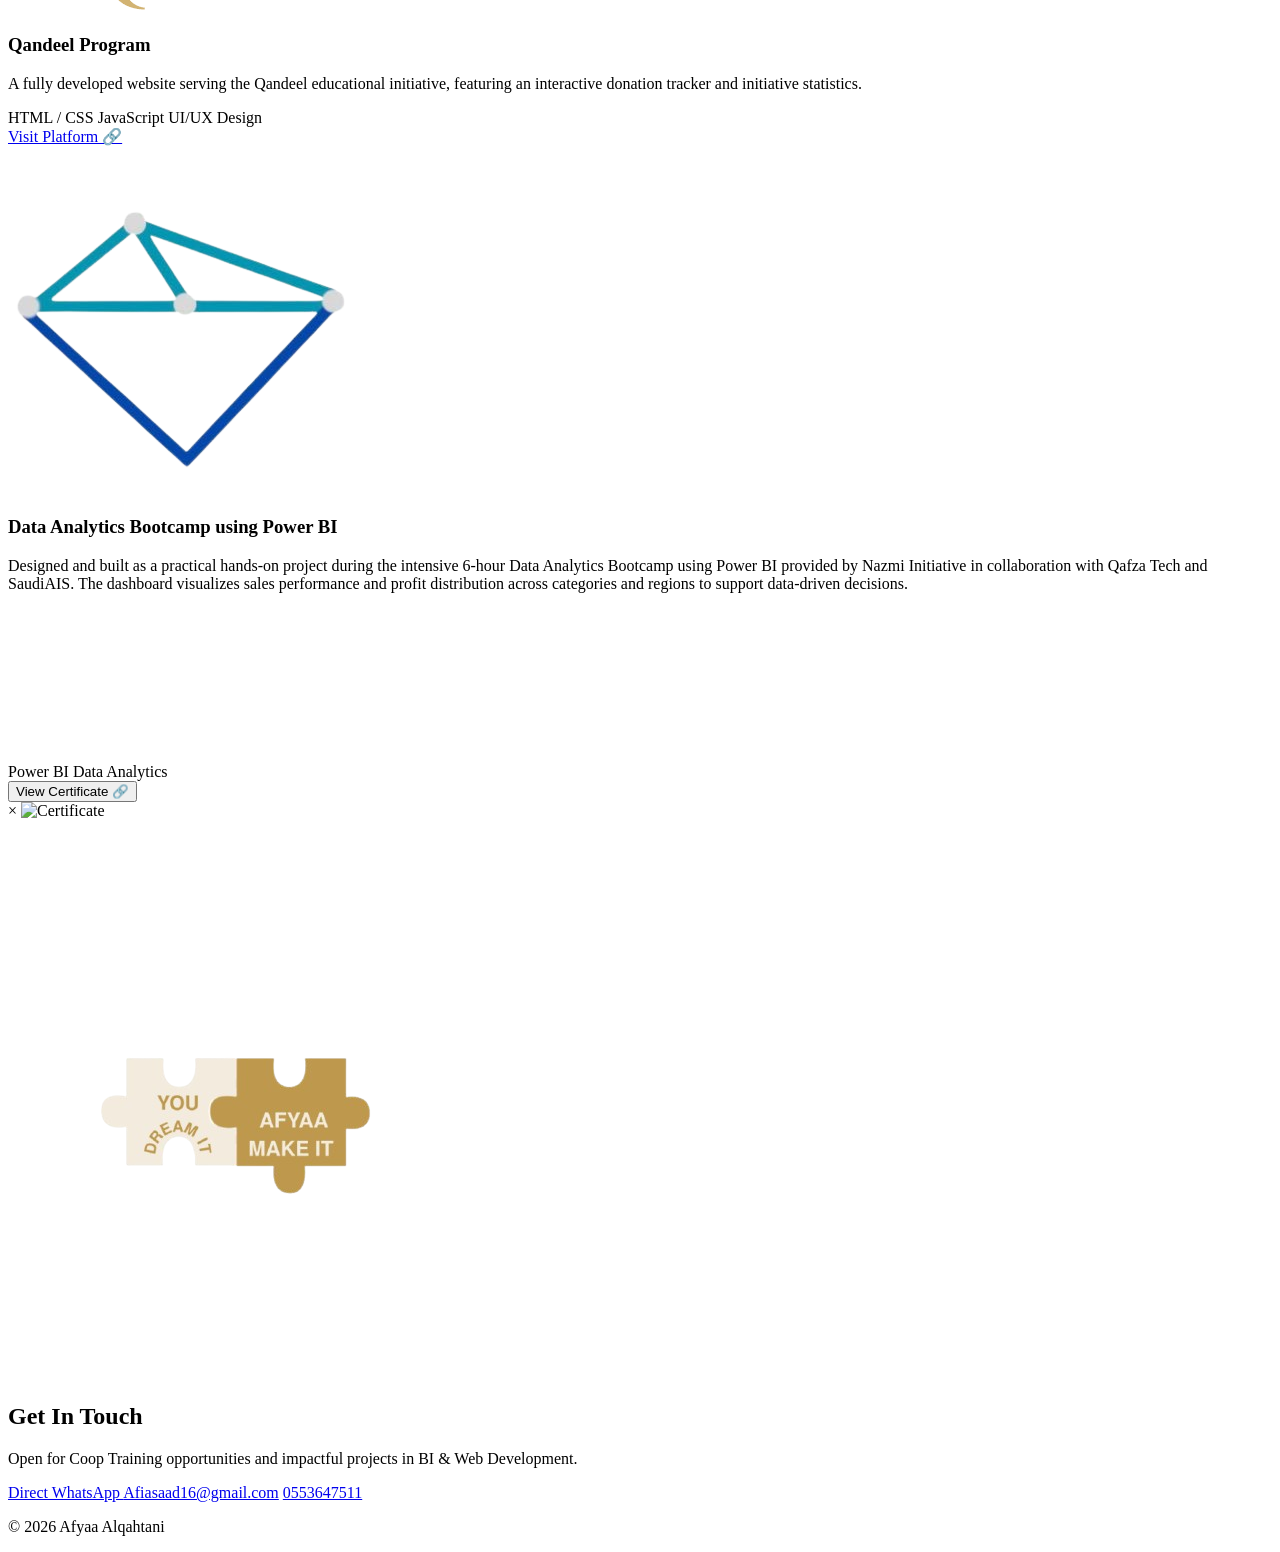
==== commit e002ff02: "Update index.html" ====
--- a/index.html
+++ b/index.html
@@ -3,93 +3,92 @@
 <head>
     <meta charset="UTF-8">
     <meta name="viewport" content="width=device-width, initial-scale=1.0">
-    <title>أفياء القحطاني | Afyaa Alqahtani - Portfolio</title>
-
-    <!-- استدعاء خط Tajawal للعربي و Inter للإنجليزي من جوجل -->
+    <title>Afyaa Alqahtani - Portfolio</title>
+
+    <!-- Google Fonts -->
     <link rel="preconnect" href="https://fonts.googleapis.com">
     <link rel="preconnect" href="https://fonts.gstatic.com" crossorigin>
     <link href="https://fonts.googleapis.com/css2?family=Inter:wght@400;600;700&family=Tajawal:wght@400;500;700;800&display=swap" rel="stylesheet">
 
-    <!-- ربط ملف التنسيقات CSS -->
+    <!-- CSS -->
     <link rel="stylesheet" href="style.css">
 </head>
-<body class="light-mode"> <!-- الوضع الافتراضي داكن ومتاح التبديل -->
-
-    <!-- شريط النافبار العائم في الأعلى -->
+<body class="light-mode">
+
+    <!-- Navbar -->
     <nav class="navbar">
-<div class="logo">
-    <a href="#hero">
-        <img src="photo_2026-08-21_16-17-37-removebg-preview.png" alt="AFYAA Logo" class="logo-img">
-    </a>
-</div>
-        <!-- روابط التنقل السريع بين الأقسام -->
+        <div class="logo">
+            <a href="#hero">
+                <img src="photo_2026-08-21_16-17-37-removebg-preview.png" alt="AFYAA Logo" class="logo-img">
+            </a>
+        </div>
+
         <ul class="nav-links">
-            <li><a href="#hero" data-ar="من أنا" data-en="About">من أنـا</a></li>
-            <li><a href="#skills" data-ar="المهارات" data-en="Skills">المهـارات</a></li>
-            <li><a href="#projects" data-ar="المشاريع" data-en="Projects">المشـاريـع</a></li>
-            <li><a href="#contact" data-ar="التواصل" data-en="Contact">التـواصـل</a></li>
+            <li><a href="#hero" data-ar="من أنا" data-en="About">About</a></li>
+            <li><a href="#skills" data-ar="المهارات" data-en="Skills">Skills</a></li>
+            <li><a href="#projects" data-ar="المشاريع" data-en="Projects">Projects</a></li>
+            <li><a href="#contact" data-ar="التواصل" data-en="Contact">Contact</a></li>
         </ul>
 
-        <!-- أزرار التحكم بالتفاعل (الليل/النهار + اللغة) -->
         <div class="nav-controls">
-            <!-- زر تغيير اللغة -->
-            <button id="lang-toggle" class="control-btn lang-btn">English</button>
+            <button id="lang-toggle" class="control-btn lang-btn">عربي</button>
         </div>
     </nav>
 
-    <!-- 1. واجهة البداية (Hero Section) -->
-<section id="hero" class="hero">
-    <div class="hero-content">
-        <span class="badge-tag" data-ar=" مرحباً بك في معرض أعمالي" data-en=" Welcome to my portfolio"> مرحبًـا بـك فـي مـعـرض أعـمـالـي</span>
-
-        <h1 data-ar="أفياء سعد القحطاني" data-en="Afyaa Saad Alqahtani">أفيـاء سـعـد القحـطـاني</h1>
-
-        <p class="subtitle" data-ar="نظم معلومات وتحليل الأعمال | مطورة واجهات ويب" data-en="Information Systems & Business Analytic | Web Developer">
-            نظم معلومات وتحليل الأعمال | مطورة واجهات ويب
-        </p>
-
-        <p class="hero-desc"
-           data-ar="طالبة في السنة الأخيرة بتخصص نظم المعلومات وتحليل الأعمال، أجمع بين شغف تحليل البيانات وبناء واجهات الويب الرقمية. أسعى لفرصة تدريب تعاوني أساهم من خلالها في تقديم حلول تقنية تفاعلية وأثري بها تجربتي المهنية."
-           data-en="Senior Information Systems & Business Analytics student, combining a passion for data analytics and front-end web development. Actively seeking a CO-OP training opportunity to contribute to interactive tech solutions.">
-            طالبة في السنة الأخيرة بتخصص نظم المعلومات وتحليل الأعمال، أجمع بين شغف تحليل البيانات وبناء واجهات الويب الرقمية. أسعى لفرصة تدريب تعاوني أساهم من خلالها في تقديم حلول تقنية تفاعلية وأثري بها تجربتي المهنية.
-        </p>
-
-        <div class="hero-btns">
-            <a href="#projects" class="btn btn-primary" data-ar="استكشف الأعمال 🚀" data-en="Explore Projects 🚀">استكشف الأعمال 🚀</a>
-            <a href="#contact" class="btn btn-secondary" data-ar="تواصل معي" data-en="Contact Me">تواصل معي</a>
-            <a href="CV.pdf" download class="btn btn-cv" data-ar="السيرة الذاتية 📄" data-en="Download CV 📄">السيرة الذاتية 📄</a>
-        </div>
-    </div>
-</section>
-    <!-- 2. قسم المهارات (Skills Section) -->
+    <!-- 1. Hero Section -->
+    <section id="hero" class="hero">
+        <div class="hero-content">
+            <span class="badge-tag" data-ar="مرحباً بك في معرض أعمالي" data-en="Welcome to my portfolio">Welcome to my portfolio</span>
+
+            <h1 data-ar="أفياء سعد القحطاني" data-en="Afyaa Saad Alqahtani">Afyaa Saad Alqahtani</h1>
+
+            <p class="subtitle" data-ar="نظم معلومات وتحليل الأعمال | مطورة واجهات ويب" data-en="Information Systems & Business Analytics | Web Developer">
+                Information Systems & Business Analytics | Web Developer
+            </p>
+
+            <p class="hero-desc"
+               data-ar="طالبة في السنة الأخيرة بتخصص نظم المعلومات وتحليل الأعمال، أجمع بين شغف تحليل البيانات وبناء واجهات الويب الرقمية. أسعى لفرصة تدريب تعاوني أساهم من خلالها في تقديم حلول تقنية تفاعلية وأثري بها تجربتي المهنية."
+               data-en="Senior Information Systems & Business Analytics student, combining a passion for data analytics and front-end web development. Actively seeking a CO-OP training opportunity to contribute to interactive tech solutions.">
+                Senior Information Systems & Business Analytics student, combining a passion for data analytics and front-end web development. Actively seeking a CO-OP training opportunity to contribute to interactive tech solutions.
+            </p>
+
+            <div class="hero-btns">
+                <a href="#projects" class="btn btn-primary" data-ar="استكشف الأعمال 🚀" data-en="Explore Projects 🚀">Explore Projects 🚀</a>
+                <a href="#contact" class="btn btn-secondary" data-ar="تواصل معي" data-en="Contact Me">Contact Me</a>
+                <a href="CV.pdf" download class="btn btn-cv" data-ar="السيرة الذاتية 📄" data-en="Download CV 📄">Download CV 📄</a>
+            </div>
+        </div>
+    </section>
+
+    <!-- 2. Skills Section -->
     <section id="skills" class="skills-section">
-        <h2 class="section-title" data-ar="المهارات والتقنيات" data-en="Skills & Tech Stack">المهارات والتقنيات</h2>
+        <h2 class="section-title" data-ar="المهارات والتقنيات" data-en="Skills & Tech Stack">Skills & Tech Stack</h2>
         <div class="skills-grid">
             <div class="skill-card">
                 <div class="icon">💻</div>
-                <h3 data-ar="تطوير الويب" data-en="Web Development">تطوير الويب</h3>
+                <h3 data-ar="تطوير الويب" data-en="Web Development">Web Development</h3>
                 <p>HTML, CSS, JavaScript, Responsive Design, GitHub Pages</p>
             </div>
             <div class="skill-card">
                 <div class="icon">📊</div>
-                <h3 data-ar="تحليل البيانات و BI" data-en="Data & Business Intelligence">تحليل البيانات و BI</h3>
+                <h3 data-ar="تحليل البيانات و BI" data-en="Data & Business Intelligence">Data & Business Intelligence</h3>
                 <p>Power BI, Interactive Dashboards, Data Visualization, Business Analytics</p>
             </div>
             <div class="skill-card">
                 <div class="icon">🤝</div>
-                <h3 data-ar="العلاقات العامة والتنظيم" data-en="PR & Communication">العلاقات العامة والتنظيم</h3>
+                <h3 data-ar="العلاقات العامة والتنظيم" data-en="PR & Communication">PR & Communication</h3>
                 <p>Public Relations, Event Management, Strategic Communication, Graphic Design</p>
             </div>
         </div>
     </section>
 
-    <!-- 3. قسم المشاريع (Projects Section) -->
+    <!-- 3. Projects Section -->
     <section id="projects" class="projects-section">
-        <h2 class="section-title" data-ar="أبرز المشاريع" data-en="Featured Projects">أبرز المشاريع</h2>
+        <h2 class="section-title" data-ar="أبرز المشاريع" data-en="Featured Projects">Featured Projects</h2>
 
         <div class="projects-grid">
 
-            <!-- كارت مشروع Unistore -->
+            <!-- Unistore -->
             <div class="project-card project-unistore">
                 <div class="project-header">
                     <div class="project-brand">
@@ -101,7 +100,7 @@
                 <p class="project-desc"
                    data-ar="منصة إلكترونية تم تطويرها كـ مشروع جماعي تتيح للطلاب بيع وتأجير المستلزمات والكتب الدراسية المستعملة فيما بينهم بأسعار مناسبة."
                    data-en="An e-commerce platform developed as a team project enabling students to buy, sell, and rent used study materials at affordable prices.">
-                   منصة إلكترونية تم تطويرها كـ مشروع جماعي تتيح للطلاب بيع وتأجير المستلزمات والكتب الدراسية المستعملة فيما بينهم بأسعار مناسبة.
+                   An e-commerce platform developed as a team project enabling students to buy, sell, and rent used study materials at affordable prices.
                 </p>
 
                 <div class="tech-tags">
@@ -112,24 +111,24 @@
 
                 <div class="project-links">
                     <a href="https://wbaproject.github.io/Unistore/index.html" target="_blank" class="project-btn" data-ar="زيارة المنصة 🔗" data-en="Visit Platform 🔗">
-                        زيارة المنصة 🔗
+                        Visit Platform 🔗
                     </a>
                 </div>
             </div>
 
-            <!-- كارت مشروع برنامج قنديل -->
+            <!-- Qandeel -->
             <div class="project-card project-qandeel">
                 <div class="project-header">
                     <div class="project-brand">
                         <img src="شفاف%20%20قنديل.png" alt="Qandeel Logo" class="project-logo" onerror="this.style.display='none'">
                     </div>
-                    <h3 data-ar="برنامج قنديل" data-en="Qandeel Program">برنامج قنديل</h3>
+                    <h3 data-ar="برنامج قنديل" data-en="Qandeel Program">Qandeel Program</h3>
                 </div>
 
                 <p class="project-desc"
                    data-ar="موقع إلكتروني تم تطويره بالكامل لخدمة مبادرة قنديل التعليمية والتربوية، يتضمن مؤشر دعم تفاعلي لحساب التبرعات وإحصائيات المبادرة."
                    data-en="A fully developed website serving the Qandeel educational initiative, featuring an interactive donation tracker and initiative statistics.">
-                   موقع إلكتروني تم تطويره بالكامل لخدمة مبادرة قنديل التعليمية والتربوية، يتضمن مؤشر دعم تفاعلي لحساب التبرعات وإحصائيات المبادرة.
+                   A fully developed website serving the Qandeel educational initiative, featuring an interactive donation tracker and initiative statistics.
                 </p>
 
                 <div class="tech-tags">
@@ -140,93 +139,85 @@
 
                 <div class="project-links">
                     <a href="https://qandeel-fund.github.io/qandeel/" target="_blank" class="project-btn" data-ar="زيارة المنصة 🔗" data-en="Visit Platform 🔗">
-                        زيارة المنصة 🔗
+                        Visit Platform 🔗
                     </a>
                 </div>
             </div>
 
-<!-- بطاقة المشروع داخل Grid المشاريع -->
-<div class="project-card powerbi-theme">
-    <!-- 1. العنوان الفرعي + اللوجو -->
-    <div class="project-header-type">
-        <img src="نظممي.png" alt="Nazmi Logo" class="project-card-logo">
-    </div>
-
-    <!-- 2. العنوان الرئيسي للمشروع -->
-    <h3 class="pbi-title" data-ar="معسكر تحليل البيانات باستخدام Power BI" data-en="Data Analytics Bootcamp using Power BI">
-        معسكر تحليل البيانات باستخدام Power BI
-    </h3>
-
-    <!-- 3. الفقرة النصية (الوصف والتفاصيل) -->
-    <p class="project-desc"
-       data-ar="تم بناء وتصميم هذه اللوحة التفاعلية كتطبيق عملي متميز ضمن معسكر تحليل البيانات باستخدام Power BI (بواقع 6 ساعات تدريبية) المقدم من مبادرة نظمي بالتعاون مع Qafza Tech و SaudiAIS، حيث تعكس أداء المبيعات وحجم الأرباح وتوزيعها حسب الفئات والأقاليم لتمكين متخذي القرار من قراءة البيانات بفاعلية."
-       data-en="Designed and built as a practical hands-on project during the intensive 6-hour Data Analytics Bootcamp using Power BI provided by Nazmi Initiative in collaboration with Qafza Tech and SaudiAIS. The dashboard visualizes sales performance and profit distribution across categories and regions to support data-driven decisions.">
-        تم بناء وتصميم هذه اللوحة التفاعلية كتطبيق عملي متميز ضمن معسكر تحليل البيانات باستخدام Power BI (بواقع 6 ساعات تدريبية) المقدم من مبادرة نظمي بالتعاون مع Qafza Tech و SaudiAIS، حيث تعكس أداء المبيعات وحجم الأرباح وتوزيعها حسب الفئات والأقاليم لتمكين متخذي القرار من قراءة البيانات بفاعلية.
-    </p>
-
-    <!-- 4. التقرير التفاعلي -->
-    <div class="powerbi-wrapper">
-        <iframe title="Sales & Profitability Dashboard"
-                src="https://app.powerbi.com/view?r=eyJrIjoiNzE5OWY2OTYtNTY0ZC00ODJiLWJjOTEtZjljZTA5YTAxY2NlIiwidCI6IjJjODZiYmZjLThkMDQtNDFmZi1hODNhLTk0MmYwNzVlMGY2MCIsImMiOjl9"
-                frameborder="0"
-                allowFullScreen="true">
-        </iframe>
-    </div>
-
-    <!-- 5. التاقات النصية العريضة -->
-    <div class="pbi-tech-tags">
-        <span>Power BI</span>
-        <span>Data Analytics</span>
-    </div>
-
-    <!-- 6. زر فتح الـ Pop-up -->
-    <button type="button" onclick="openCertModal()" class="pbi-btn" data-ar="عرض شهادة المعسكر 🔗" data-en="View Certificate 🔗">
-        عرض شهادة المعسكر 🔗
-    </button>
-</div>
-
-<!-- ========================================== -->
-<!-- يُوضع هذا الجزء في أسفل ملف HTML قبل </body> مباشرة -->
-<!-- ========================================== -->
-<div id="certModal" class="cert-modal">
-    <div class="cert-modal-content">
-        <span class="cert-close-btn" onclick="closeCertModal()">&times;</span>
-        <img src="أفياء بنت سعد القحطاني.png" alt="الشهادة" class="cert-img">
-    </div>
-</div>
-
-        </div>
-    </section>
-
-    <!-- 4. قسم التواصل (Contact Section) -->
+            <!-- PowerBI -->
+            <div class="project-card powerbi-theme">
+                <div class="project-header-type">
+                    <img src="نظممي.png" alt="Nazmi Logo" class="project-card-logo">
+                </div>
+
+                <h3 class="pbi-title" data-ar="معسكر تحليل البيانات باستخدام Power BI" data-en="Data Analytics Bootcamp using Power BI">
+                    Data Analytics Bootcamp using Power BI
+                </h3>
+
+                <p class="project-desc"
+                   data-ar="تم بناء وتصميم هذه اللوحة التفاعلية كتطبيق عملي متميز ضمن معسكر تحليل البيانات باستخدام Power BI (بواقع 6 ساعات تدريبية) المقدم من مبادرة نظمي بالتعاون مع Qafza Tech و SaudiAIS، حيث تعكس أداء المبيعات وحجم الأرباح وتوزيعها حسب الفئات والأقاليم لتمكين متخذي القرار من قراءة البيانات بفاعلية."
+                   data-en="Designed and built as a practical hands-on project during the intensive 6-hour Data Analytics Bootcamp using Power BI provided by Nazmi Initiative in collaboration with Qafza Tech and SaudiAIS. The dashboard visualizes sales performance and profit distribution across categories and regions to support data-driven decisions.">
+                    Designed and built as a practical hands-on project during the intensive 6-hour Data Analytics Bootcamp using Power BI provided by Nazmi Initiative in collaboration with Qafza Tech and SaudiAIS. The dashboard visualizes sales performance and profit distribution across categories and regions to support data-driven decisions.
+                </p>
+
+                <div class="powerbi-wrapper">
+                    <iframe title="Sales & Profitability Dashboard"
+                            src="https://app.powerbi.com/view?r=eyJrIjoiNzE5OWY2OTYtNTY0ZC00ODJiLWJjOTEtZjljZTA5YTAxY2NlIiwidCI6IjJjODZiYmZjLThkMDQtNDFmZi1hODNhLTk0MmYwNzVlMGY2MCIsImMiOjl9"
+                            frameborder="0"
+                            allowFullScreen="true">
+                    </iframe>
+                </div>
+
+                <div class="pbi-tech-tags">
+                    <span>Power BI</span>
+                    <span>Data Analytics</span>
+                </div>
+
+                <button type="button" onclick="openCertModal()" class="pbi-btn" data-ar="عرض شهادة المعسكر 🔗" data-en="View Certificate 🔗">
+                    View Certificate 🔗
+                </button>
+            </div>
+
+            <div id="certModal" class="cert-modal">
+                <div class="cert-modal-content">
+                    <span class="cert-close-btn" onclick="closeCertModal()">&times;</span>
+                    <img src="أفياء بنت سعد القحطاني.png" alt="Certificate" class="cert-img">
+                </div>
+            </div>
+
+        </div>
+    </section>
+
+    <!-- 4. Contact Section -->
     <section id="contact" class="contact-section">
-    <img src="YOU DREAM IT.png" alt="Contact Icon" class="contact-main-icon">
-    <h2 class="section-title" data-ar="تواصل معي" data-en="Get In Touch">تواصل معي</h2>
-    <p data-ar="مهتمة بفرص التدريب التعاوني والأنشطة التنافسية في تحليل البيانات وتطوير الويب." data-en="Open for Coop Training opportunities and impactful projects in BI & Web Development.">
-        مهتمة بفرص التدريب التعاوني والأنشطة التنافسية في تحليل البيانات وتطوير الويب.
-    </p>
-
-    <div class="contact-links">
-        <a href="https://wa.me/966553647511?text=مرحبـًا%20أفياء،%20اطلعت%20على%20معرض%20أعمالكِ%20وأود%20التواصل%20معكِ%20بخصوص%20فرصة%20تدريب%20تعاوني."
-   target="_blank"
-   class="contact-btn"
-   data-ar="واتس اب مباشر"
-   data-en="Direct WhatsApp">
-   واتس اب مباشر
-</a>
-        <a href="mailto:Afiasaad16@gmail.com" class="contact-btn">Afiasaad16@gmail.com</a>
-        <a href="tel:0553647511" class="contact-btn">0553647511</a>
-    </div>
-    </section>
-
-    <!-- فوتر الموقع -->
+        <img src="YOU DREAM IT.png" alt="Contact Icon" class="contact-main-icon puzzle-img">
+
+        <h2 class="section-title" data-ar="تواصل معي" data-en="Get In Touch">Get In Touch</h2>
+        <p data-ar="مهتمة بفرص التدريب التعاوني والأنشطة التنافسية في تحليل البيانات وتطوير الويب." data-en="Open for Coop Training opportunities and impactful projects in BI & Web Development.">
+            Open for Coop Training opportunities and impactful projects in BI & Web Development.
+        </p>
+
+        <div class="contact-links">
+            <a href="https://wa.me/966553647511?text=مرحبـًا%20أفياء،%20اطلعت%20على%20معرض%20أعمالكِ%20وأود%20التواصل%20معكِ%20بخصوص%20فرصة%20تدريب%20تعاوني."
+               target="_blank"
+               class="contact-btn"
+               data-ar="واتس اب مباشر"
+               data-en="Direct WhatsApp">
+               Direct WhatsApp
+            </a>
+            <a href="mailto:Afiasaad16@gmail.com" class="contact-btn">Afiasaad16@gmail.com</a>
+            <a href="tel:0553647511" class="contact-btn">0553647511</a>
+        </div>
+    </section>
+
+    <!-- Footer -->
     <footer>
-    <p data-ar="© 2026 أفياء القحطاني" data-en="© 2026 Afyaa Alqahtani">
-        © 2026 أفياء القحطاني
-    </p>
-</footer>
-
-    <!-- ربط ملف الجافاسكريبت للحركات والتفاعل -->
+        <p data-ar="© 2026 أفياء القحطاني" data-en="© 2026 Afyaa Alqahtani">
+            © 2026 Afyaa Alqahtani
+        </p>
+    </footer>
+
+    <!-- JS -->
     <script src="script.js"></script>
 </body>
 </html>
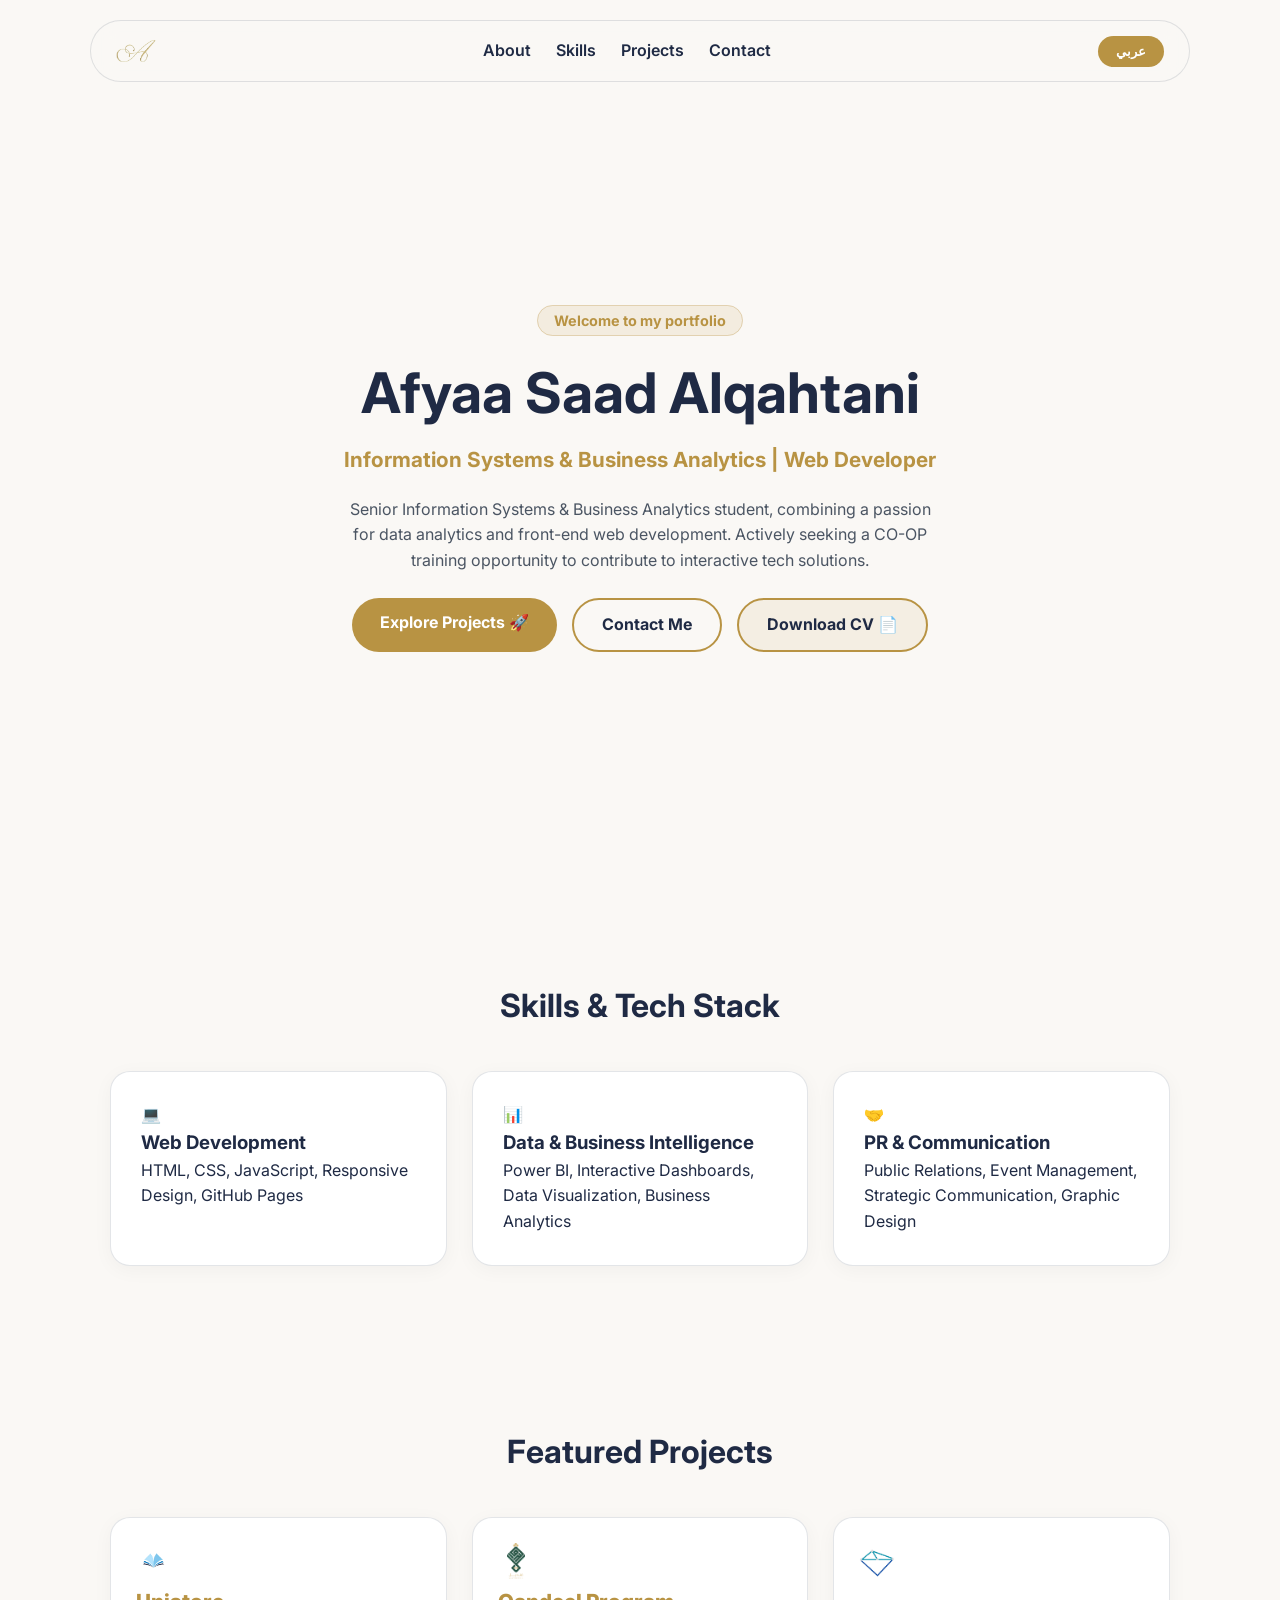
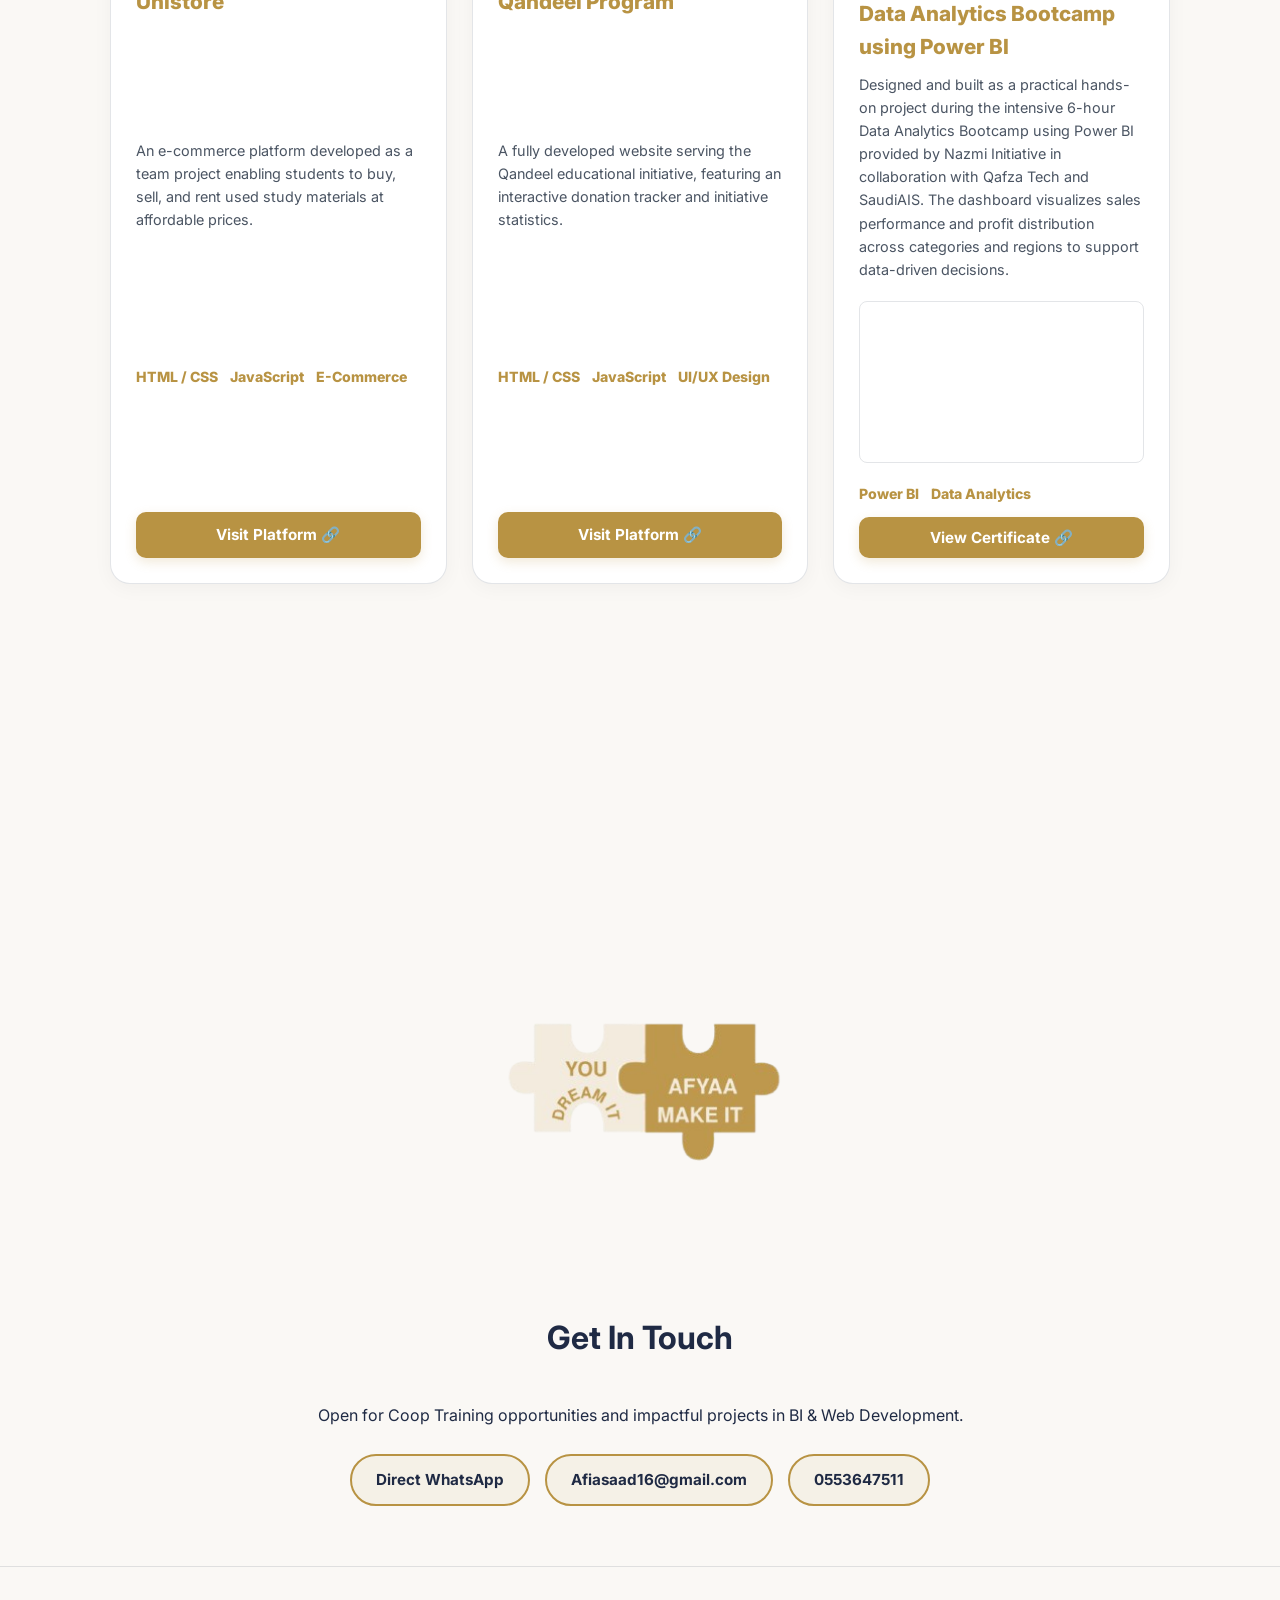
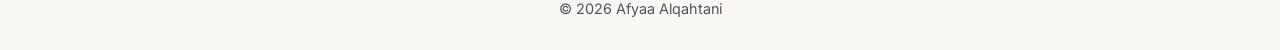
==== commit 468ee75c: "Fix HTML formatting and structure" ====
--- a/index.html
+++ b/index.html
@@ -55,7 +55,7 @@
             <div class="hero-btns">
                 <a href="#projects" class="btn btn-primary" data-ar="استكشف الأعمال 🚀" data-en="Explore Projects 🚀">Explore Projects 🚀</a>
                 <a href="#contact" class="btn btn-secondary" data-ar="تواصل معي" data-en="Contact Me">Contact Me</a>
-                <a href="CV.pdf" download class="btn btn-cv" data-ar="السيرة الذاتية 📄" data-en="Download CV 📄">Download CV 📄</a>
+                <a href="Afyaa Saad Alqahtani CV.pdf" download class="btn btn-cv" data-ar="السيرة الذاتية 📄" data-en="Download CV 📄">Download CV 📄</a>
             </div>
         </div>
     </section>
--- a/style.css
+++ b/style.css
@@ -0,0 +1,633 @@
+/* ==========================================
+   1. المتغيرات والضبط الافتراضي (English / LTR First)
+   ========================================== */
+:root {
+    --bg-color: #FAF8F5;
+    --card-bg: #FFFFFF;
+    --text-color: #1F2A44;
+    --text-muted: #4B5563;
+    --accent-gold: #B89343;
+    --nav-bg: rgba(250, 248, 245, 0.85);
+    --border-color: rgba(31, 42, 68, 0.12);
+}
+
+* {
+    margin: 0;
+    padding: 0;
+    box-sizing: border-box;
+    scroll-behavior: smooth;
+}
+
+/* الوضع الافتراضي للغة الإنجليزية */
+html, body {
+    direction: ltr;
+    text-align: left;
+    background-color: var(--bg-color);
+    color: var(--text-color);
+    font-family: 'Tajawal', sans-serif;
+    line-height: 1.6;
+}
+
+/* ==========================================
+   2. التحكم بالاتجاهات (اللغات)
+   ========================================== */
+
+/* عند تفعيل اللغة العربية */
+html[lang="ar"],
+body.ar-mode {
+    direction: rtl !important;
+    text-align: right !important;
+}
+
+/* محاذاة عناصر العربية */
+html[lang="ar"] .project-card,
+html[lang="ar"] .project-card h3,
+html[lang="ar"] .project-desc,
+body.ar-mode .project-card,
+body.ar-mode .project-card h3,
+body.ar-mode .project-desc {
+    text-align: right !important;
+}
+
+html[lang="ar"] .project-header-type,
+body.ar-mode .project-header-type {
+    direction: rtl !important;
+    justify-content: flex-start !important;
+}
+
+/* ==========================================
+   3. النافبار (الهيدر)
+   ========================================== */
+.navbar {
+    position: fixed;
+    top: 20px;
+    left: 50%;
+    transform: translateX(-50%);
+    width: 90%;
+    max-width: 1100px;
+    background: var(--nav-bg);
+    backdrop-filter: blur(12px);
+    border: 1px solid var(--border-color);
+    border-radius: 50px;
+    padding: 10px 25px;
+    display: flex !important;
+    justify-content: space-between !important;
+    align-items: center !important;
+    z-index: 1000;
+}
+
+.logo-img {
+    height: 40px;
+    width: auto;
+    display: block;
+    transition: transform 0.3s ease;
+}
+
+.logo-img:hover {
+    transform: scale(1.05);
+}
+
+.logo {
+    font-weight: 800;
+    font-size: 1.5rem;
+    color: var(--text-color);
+}
+
+.logo span {
+    color: var(--accent-gold);
+}
+
+.nav-links {
+    list-style: none !important;
+    display: flex !important;
+    align-items: center !important;
+    gap: 25px !important;
+    padding: 0 !important;
+    margin: 0 !important;
+}
+
+.nav-links a {
+    text-decoration: none !important;
+    color: var(--text-color) !important;
+    font-weight: 600;
+    transition: color 0.3s;
+}
+
+.nav-links a:hover {
+    color: var(--accent-gold) !important;
+}
+
+.nav-controls {
+    display: flex;
+    align-items: center;
+}
+
+/* تنسيق زر تغيير اللغة */
+.lang-btn {
+    background: var(--accent-gold) !important;
+    color: #ffffff !important;
+    border: none !important;
+    padding: 8px 18px !important;
+    border-radius: 20px !important;
+    font-weight: bold !important;
+    cursor: pointer !important;
+    transition: all 0.3s ease !important;
+}
+
+.lang-btn:hover {
+    opacity: 0.9;
+    transform: scale(1.05);
+}
+
+/* ==========================================
+   4. الهيرو والأقسام
+   ========================================== */
+.hero {
+    min-height: 100vh;
+    display: flex;
+    align-items: center;
+    justify-content: center;
+    text-align: center;
+    padding: 120px 20px 60px;
+}
+
+.badge-tag {
+    background: rgba(184, 147, 67, 0.12);
+    color: var(--accent-gold);
+    padding: 6px 16px;
+    border-radius: 20px;
+    font-size: 0.9rem;
+    font-weight: bold;
+    border: 1px solid rgba(184, 147, 67, 0.3);
+}
+
+.hero h1 {
+    font-size: 3.5rem;
+    margin: 15px 0 5px;
+    color: var(--text-color);
+}
+
+.subtitle {
+    font-size: 1.3rem;
+    color: var(--accent-gold);
+    font-weight: 700;
+}
+
+.hero-desc {
+    max-width: 600px;
+    margin: 20px auto;
+    color: var(--text-muted);
+}
+
+.hero-btns {
+    display: flex;
+    gap: 15px;
+    justify-content: center;
+    margin-top: 25px;
+}
+
+.btn {
+    padding: 12px 28px;
+    border-radius: 30px;
+    text-decoration: none;
+    font-weight: bold;
+    transition: 0.3s;
+}
+
+.btn-primary {
+    background: var(--accent-gold);
+    color: #ffffff;
+}
+
+.btn-secondary {
+    border: 2px solid var(--accent-gold);
+    color: var(--text-color);
+}
+
+.btn-cv {
+    border: 2px solid var(--accent-gold);
+    background: rgba(184, 147, 67, 0.1);
+    color: var(--text-color);
+}
+
+.btn-cv:hover {
+    background: var(--accent-gold);
+    color: #ffffff;
+    transform: translateY(-3px);
+    box-shadow: 0 10px 20px rgba(184, 147, 67, 0.25);
+}
+
+.btn:hover {
+    transform: translateY(-3px);
+    box-shadow: 0 10px 20px rgba(184, 147, 67, 0.2);
+}
+
+section {
+    padding: 80px 20px;
+    max-width: 1100px;
+    margin: auto;
+}
+
+.section-title {
+    text-align: center;
+    font-size: 2rem;
+    margin-bottom: 40px;
+    color: var(--text-color);
+}
+
+/* المهارات */
+.skills-grid {
+    display: grid;
+    grid-template-columns: repeat(auto-fit, minmax(300px, 1fr));
+    gap: 25px;
+}
+
+.skill-card {
+    background: var(--card-bg);
+    padding: 30px;
+    border-radius: 20px;
+    border: 1px solid var(--border-color);
+    box-shadow: 0 4px 20px rgba(0, 0, 0, 0.04);
+    transition: 0.4s ease;
+    opacity: 1 !important;
+    transform: translateY(0) !important;
+}
+
+.skill-card:hover {
+    transform: translateY(-8px) !important;
+    border-color: var(--accent-gold);
+}
+
+/* ==========================================
+   5. كروت المشاريع
+   ========================================== */
+.projects-grid {
+    display: grid;
+    grid-template-columns: repeat(auto-fit, minmax(300px, 1fr));
+    gap: 25px;
+}
+
+.project-card,
+.project-card.project-qandeel,
+.project-card.project-unistore,
+.project-card.powerbi-theme {
+    background: var(--card-bg) !important;
+    border: 1px solid var(--border-color) !important;
+    border-radius: 20px;
+    padding: 25px;
+    text-align: left !important;
+    display: flex;
+    flex-direction: column;
+    justify-content: space-between;
+    height: auto !important;
+    transition: all 0.3s ease;
+    box-shadow: 0 4px 20px rgba(0, 0, 0, 0.04);
+    opacity: 1 !important;
+    transform: translateY(0) !important;
+}
+
+.project-card:hover {
+    transform: translateY(-6px) !important;
+    border-color: var(--accent-gold) !important;
+}
+
+.project-header-type {
+    display: flex;
+    flex-direction: row !important;
+    justify-content: flex-start !important;
+    align-items: center !important;
+    gap: 10px;
+    margin-bottom: 12px;
+}
+
+.project-type-text {
+    color: var(--accent-gold) !important;
+    font-size: 0.9rem;
+    font-weight: 600;
+    line-height: 1;
+}
+
+.project-card-logo,
+.project-logo {
+    width: 36px !important;
+    height: 36px !important;
+    object-fit: contain;
+    background: transparent !important;
+    border-radius: 0 !important;
+    padding: 0 !important;
+    box-shadow: none !important;
+    flex-shrink: 0;
+    display: block;
+}
+
+.project-card h3,
+.project-card .pbi-title {
+    color: var(--accent-gold) !important;
+    font-size: 1.3rem !important;
+    font-weight: 800 !important;
+    margin: 6px 0 10px 0;
+    text-align: left !important;
+}
+
+.project-desc {
+    text-align: left !important;
+    font-size: 0.9rem;
+    line-height: 1.6;
+    color: var(--text-muted) !important;
+    margin-bottom: 12px;
+}
+
+.tech-tags,
+.pbi-tech-tags {
+    display: flex;
+    gap: 12px;
+    justify-content: flex-start;
+    flex-wrap: wrap;
+    margin: 12px 0 !important;
+}
+
+.tech-tags span,
+.pbi-tech-tags span {
+    background: transparent !important;
+    border: none !important;
+    color: var(--accent-gold) !important;
+    font-weight: 800 !important;
+    font-size: 0.88rem !important;
+    padding: 0 !important;
+}
+
+.project-card .project-btn,
+.project-card .pbi-btn {
+    display: flex;
+    align-items: center;
+    justify-content: center;
+    gap: 8px;
+    width: 100%;
+    padding: 11px 0;
+    background-color: var(--accent-gold) !important;
+    color: #ffffff !important;
+    font-family: inherit;
+    font-size: 0.95rem;
+    font-weight: 700;
+    border: none;
+    border-radius: 10px;
+    cursor: pointer;
+    text-decoration: none;
+    box-shadow: 0 4px 12px rgba(184, 147, 67, 0.2);
+    transition: all 0.3s ease;
+}
+
+.project-card .project-btn:hover,
+.project-card .pbi-btn:hover {
+    background-color: #a07f38 !important;
+    color: #ffffff !important;
+    transform: translateY(-2px) !important;
+    box-shadow: 0 6px 15px rgba(184, 147, 67, 0.3);
+}
+
+.powerbi-wrapper {
+    position: relative;
+    width: 100%;
+    padding-top: 56.25%;
+    border-radius: 8px;
+    overflow: hidden;
+    margin: 8px 0;
+    border: 1px solid var(--border-color);
+}
+
+.powerbi-wrapper iframe {
+    position: absolute;
+    top: 0;
+    left: 0;
+    width: 100%;
+    height: 100%;
+    border: none;
+}
+
+/* ==========================================
+   6. النافذة المنبثقة للشهادات
+   ========================================== */
+.cert-modal {
+    display: none;
+    position: fixed;
+    z-index: 99999;
+    top: 0;
+    left: 0;
+    width: 100vw;
+    height: 100vh;
+    background-color: rgba(0, 0, 0, 0.8);
+    backdrop-filter: blur(8px);
+    padding: 20px;
+    box-sizing: border-box;
+}
+
+.cert-modal.show,
+.cert-modal.active {
+    display: flex !important;
+    justify-content: center;
+    align-items: center;
+}
+
+.cert-modal-content {
+    position: relative;
+    width: 100%;
+    max-width: 1000px;
+    margin: auto;
+    display: flex;
+    justify-content: center;
+    align-items: center;
+}
+
+.cert-modal-content img,
+.cert-img {
+    width: auto !important;
+    max-width: 100% !important;
+    height: auto !important;
+    max-height: 82vh !important;
+    object-fit: contain !important;
+    border-radius: 10px;
+    box-shadow: 0 10px 30px rgba(0, 0, 0, 0.3);
+}
+
+.cert-close-btn {
+    position: absolute;
+    top: -40px;
+    right: 0;
+    color: #ffffff;
+    font-size: 32px;
+    font-weight: bold;
+    cursor: pointer;
+    line-height: 1;
+    transition: color 0.2s, transform 0.2s;
+}
+
+.cert-close-btn:hover {
+    color: var(--accent-gold);
+    transform: scale(1.1);
+}
+
+/* ==========================================
+   7. التواصل وتنسيق الأزرار
+   ========================================== */
+.contact-section {
+    text-align: center;
+    padding: 60px 20px;
+}
+
+.contact-section img,
+.contact-main-icon,
+img.contact-main-icon {
+    width: 90px !important;
+    height: 90px !important;
+    min-width: 90px !important;
+    min-height: 90px !important;
+    max-width: none !important;
+    max-height: none !important;
+    object-fit: contain !important;
+    margin: 0 auto 20px auto !important;
+    display: block !important;
+}
+
+.contact-links {
+    display: flex !important;
+    justify-content: center !important;
+    align-items: center !important;
+    gap: 15px !important;
+    flex-wrap: wrap !important;
+    margin-top: 25px !important;
+}
+
+.contact-links a,
+.contact-btn {
+    display: inline-flex !important;
+    align-items: center !important;
+    justify-content: center !important;
+    padding: 12px 24px !important;
+    border: 2px solid var(--accent-gold) !important;
+    background: rgba(184, 147, 67, 0.08) !important;
+    color: var(--text-color) !important;
+    border-radius: 30px !important;
+    font-weight: 700 !important;
+    font-size: 0.95rem !important;
+    text-decoration: none !important;
+    transition: all 0.3s ease !important;
+    box-shadow: none !important;
+}
+
+.contact-links a:hover,
+.contact-btn:hover {
+    background: var(--accent-gold) !important;
+    color: #ffffff !important;
+    transform: translateY(-3px) !important;
+    box-shadow: 0 8px 20px rgba(184, 147, 67, 0.25) !important;
+}
+
+footer {
+    text-align: center;
+    padding: 30px;
+    color: var(--text-muted);
+    font-size: 0.9rem;
+    border-top: 1px solid var(--border-color);
+}
+
+/* ==========================================
+   8. استجابة الجوال (Media Query)
+   ========================================== */
+@media (max-width: 768px) {
+    .navbar {
+        top: 10px;
+        padding: 8px 15px !important;
+        width: 95%;
+    }
+
+    .nav-links {
+        gap: 12px !important;
+    }
+
+    .nav-links a {
+        font-size: 0.8rem !important;
+    }
+
+    .lang-btn {
+        padding: 6px 14px !important;
+        font-size: 0.75rem !important;
+    }
+
+    .hero {
+        padding: 100px 15px 40px;
+    }
+
+    .hero h1 {
+        font-size: 2rem !important;
+        margin: 10px 0 5px;
+    }
+
+    .subtitle {
+        font-size: 1rem !important;
+    }
+
+    .hero-desc {
+        font-size: 0.88rem !important;
+        line-height: 1.5;
+        margin: 12px auto;
+    }
+
+    .badge-tag {
+        font-size: 0.75rem;
+        padding: 4px 12px;
+    }
+
+    .hero-btns {
+        flex-direction: row;
+        flex-wrap: wrap;
+        gap: 8px;
+        margin-top: 18px;
+    }
+
+    .btn {
+        padding: 8px 14px !important;
+        font-size: 0.8rem !important;
+        border-radius: 20px !important;
+    }
+
+    .cert-modal-content img,
+    .cert-img {
+        max-height: 75vh !important;
+    }
+
+    .contact-section img,
+    .contact-main-icon,
+    img.contact-main-icon {
+        width: 70px !important;
+        height: 70px !important;
+        min-width: 70px !important;
+        min-height: 70px !important;
+    }
+}
+/* تنزيل صورة البزل وتقريبها من العنوان */
+.contact-section .puzzle-img {
+    width: 450px !important;              /* الحجم الممتاز */
+    max-width: 90% !important;
+    height: auto !important;
+    display: block !important;
+    margin-top: 60px !important;         /* تنزيل الصورة لأسفل */
+    margin-bottom: -35px !important;      /* سحب العنوان لأعلى باتجاه الصورة */
+    margin-left: auto !important;
+    margin-right: auto !important;
+    object-fit: contain !important;
+}
+
+/* إزالة أي مساحة زائدة فوق العنوان */
+.contact-section .section-title {
+    margin-top: 0 !important;
+    padding-top: 0 !important;
+}
+
+/* التناسق على الجوال */
+@media (max-width: 768px) {
+    .contact-section .puzzle-img {
+        width: 350px !important;
+        margin-top: 50px !important;     /* مسافة تنزيل مناسبة للشاشة الصغيرة */
+        margin-bottom: -50px !important;
+    }
+}
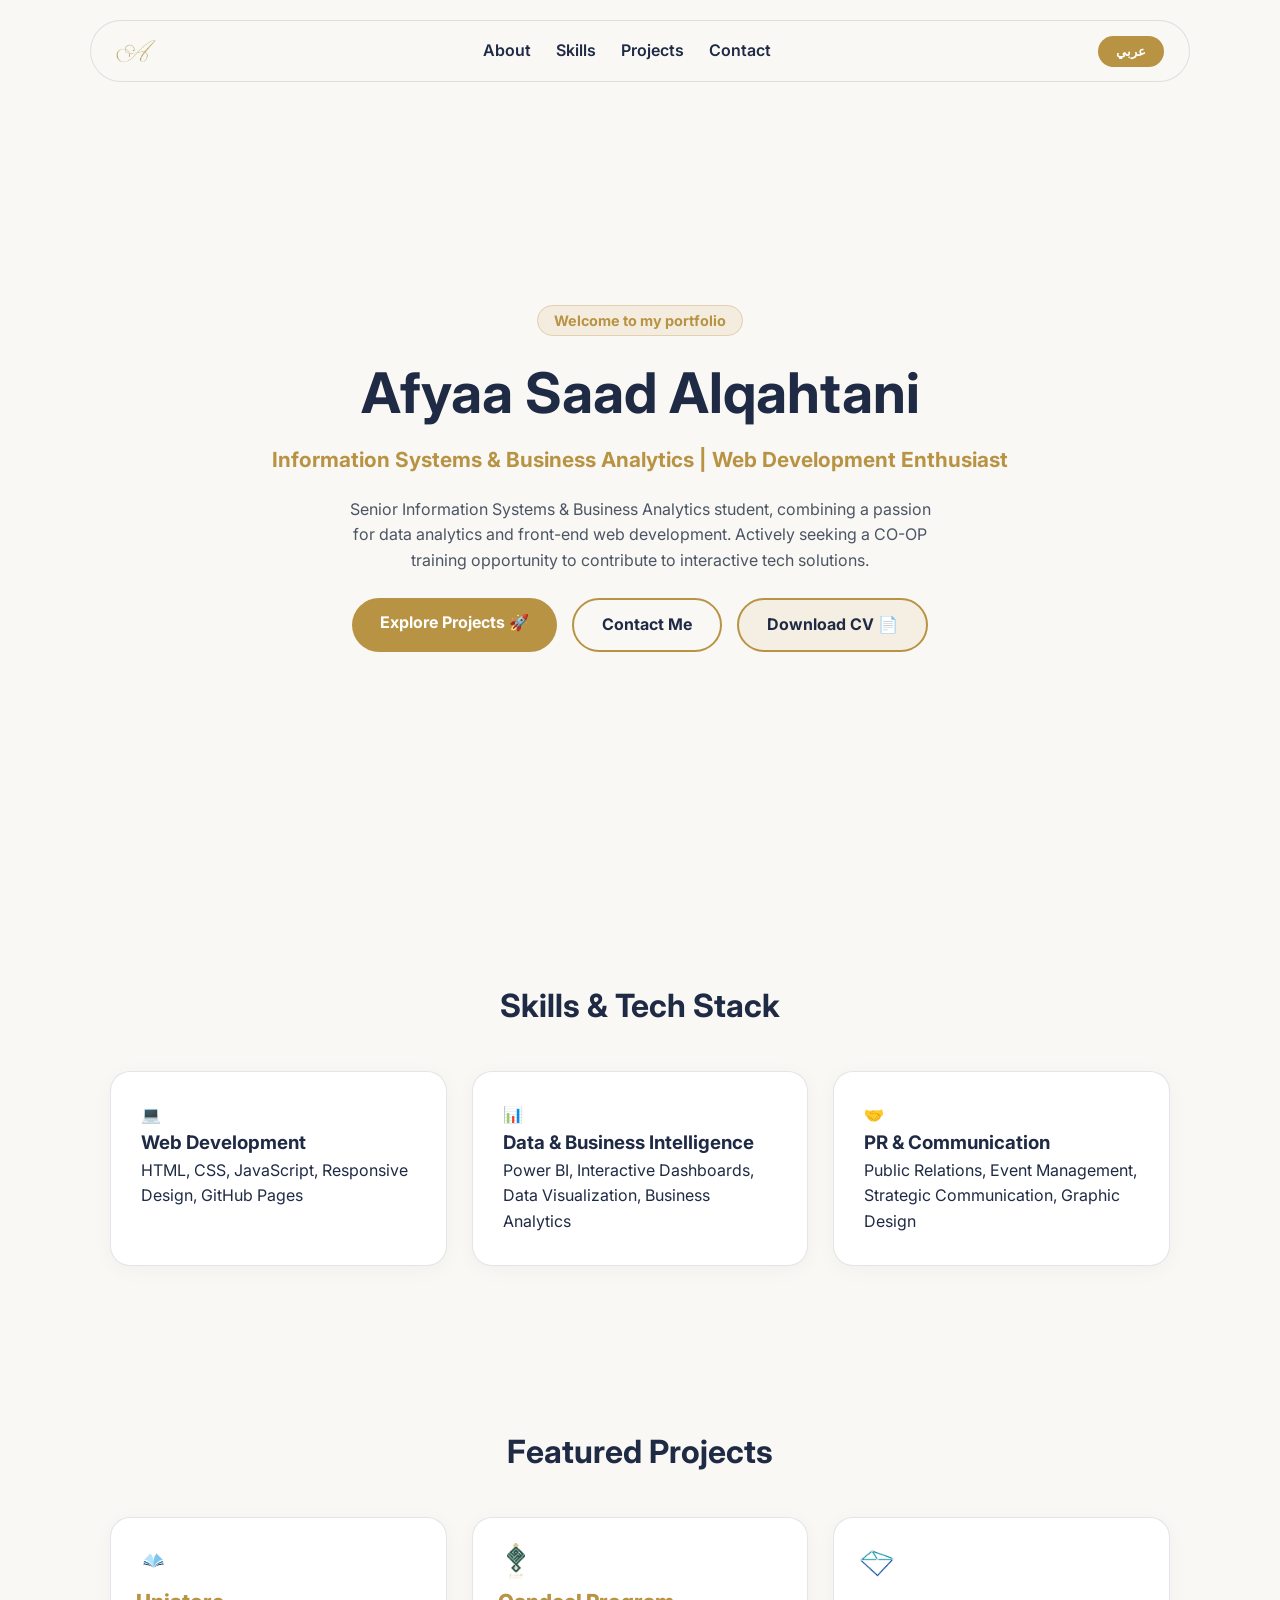
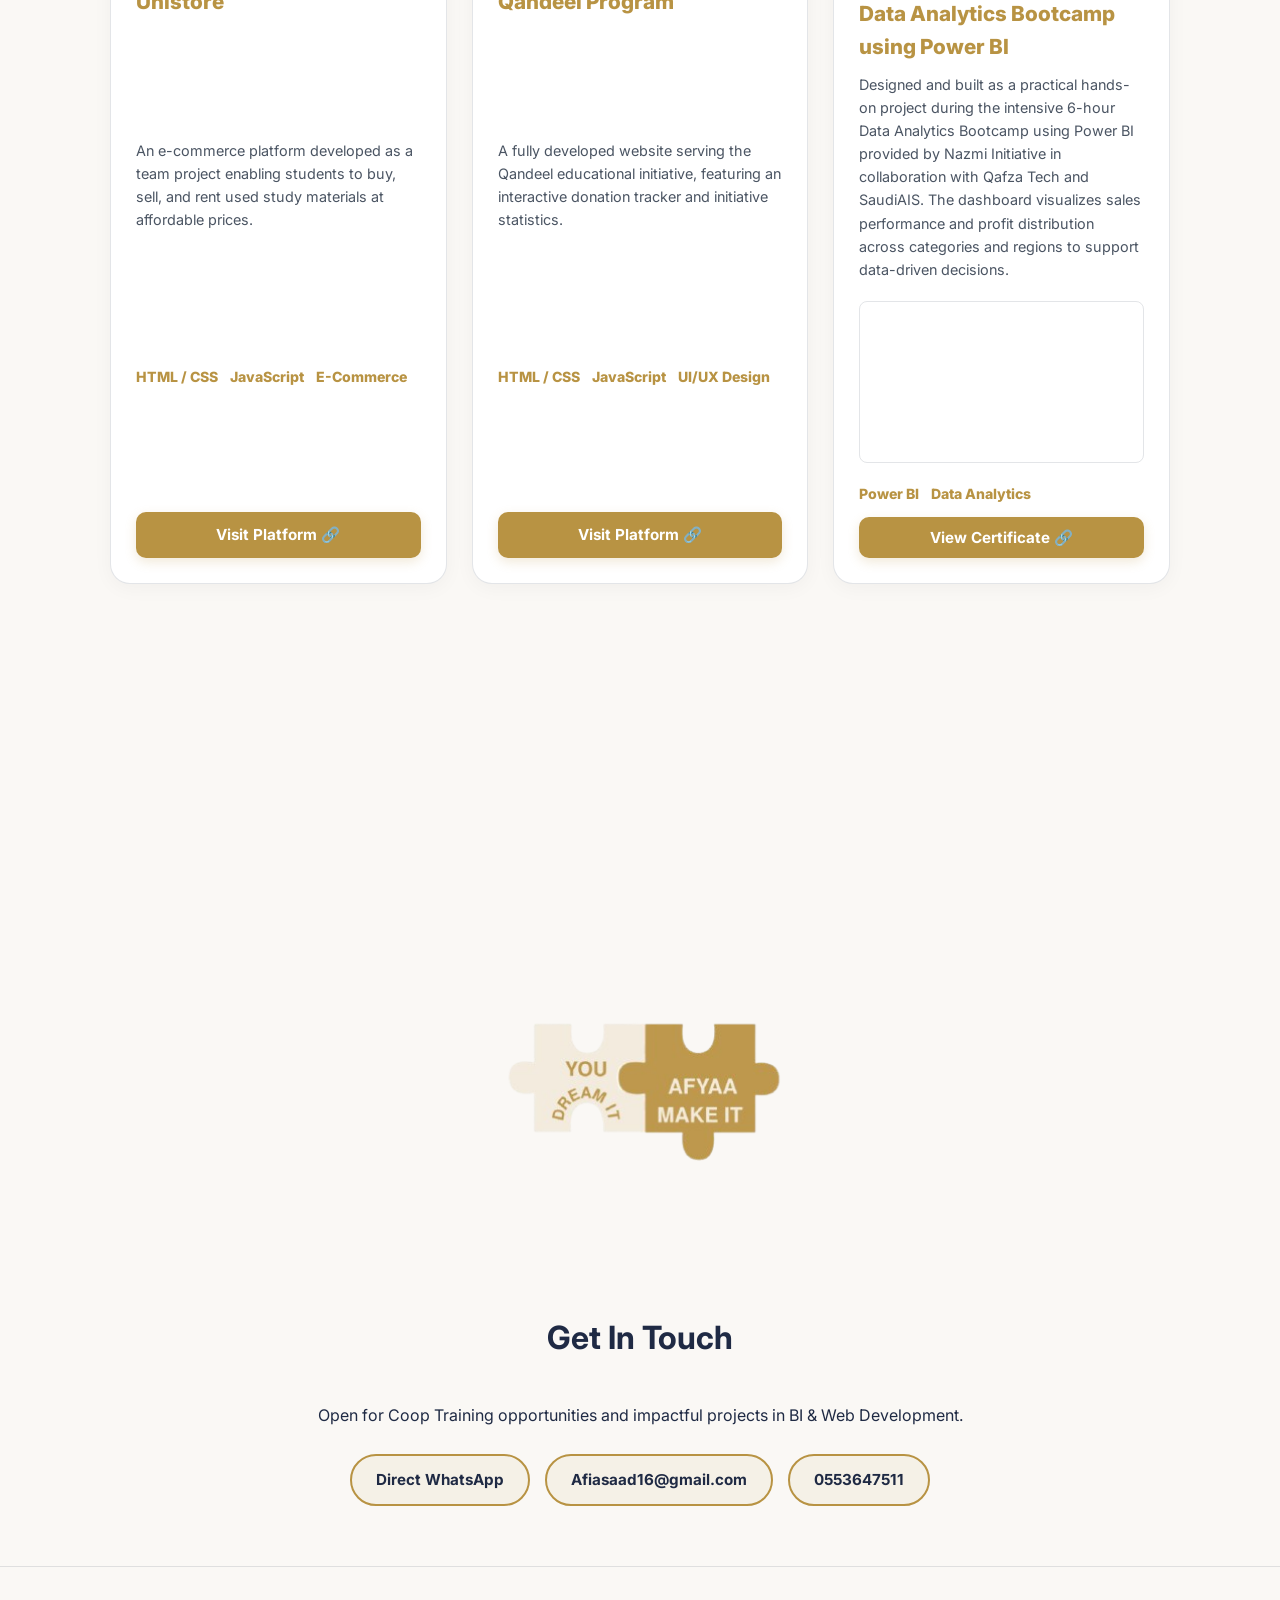
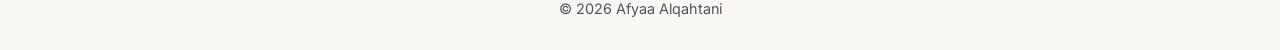
==== commit 56b79f3f: "Update index.html" ====
--- a/index.html
+++ b/index.html
@@ -42,8 +42,8 @@
 
             <h1 data-ar="أفياء سعد القحطاني" data-en="Afyaa Saad Alqahtani">Afyaa Saad Alqahtani</h1>
 
-            <p class="subtitle" data-ar="نظم معلومات وتحليل الأعمال | مطورة واجهات ويب" data-en="Information Systems & Business Analytics | Web Developer">
-                Information Systems & Business Analytics | Web Developer
+            <p class="subtitle" data-ar="نظم معلومات وتحليل الأعمال |  شغوفـة بتطوير الويب" data-en="Information Systems & Business Analytics | Web Development Enthusiast">
+                Information Systems & Business Analytics | Web Development Enthusiast
             </p>
 
             <p class="hero-desc"
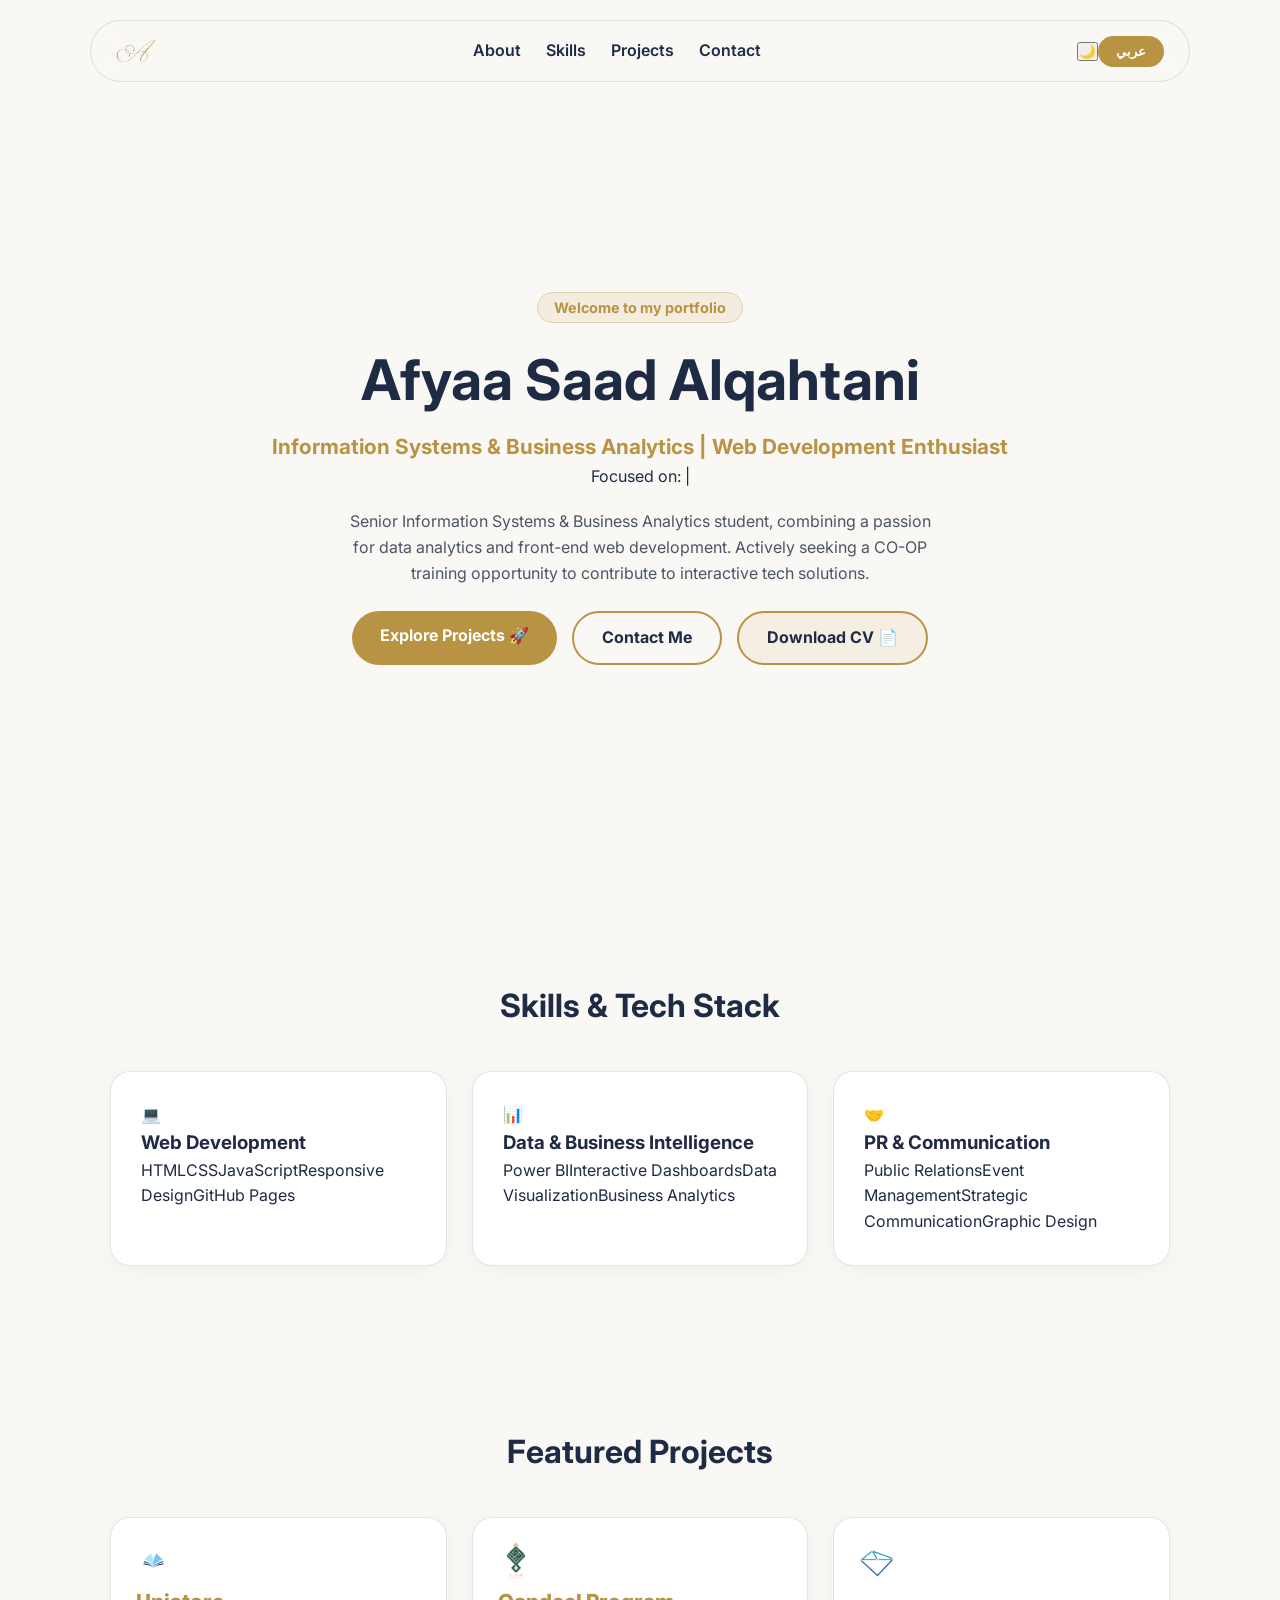
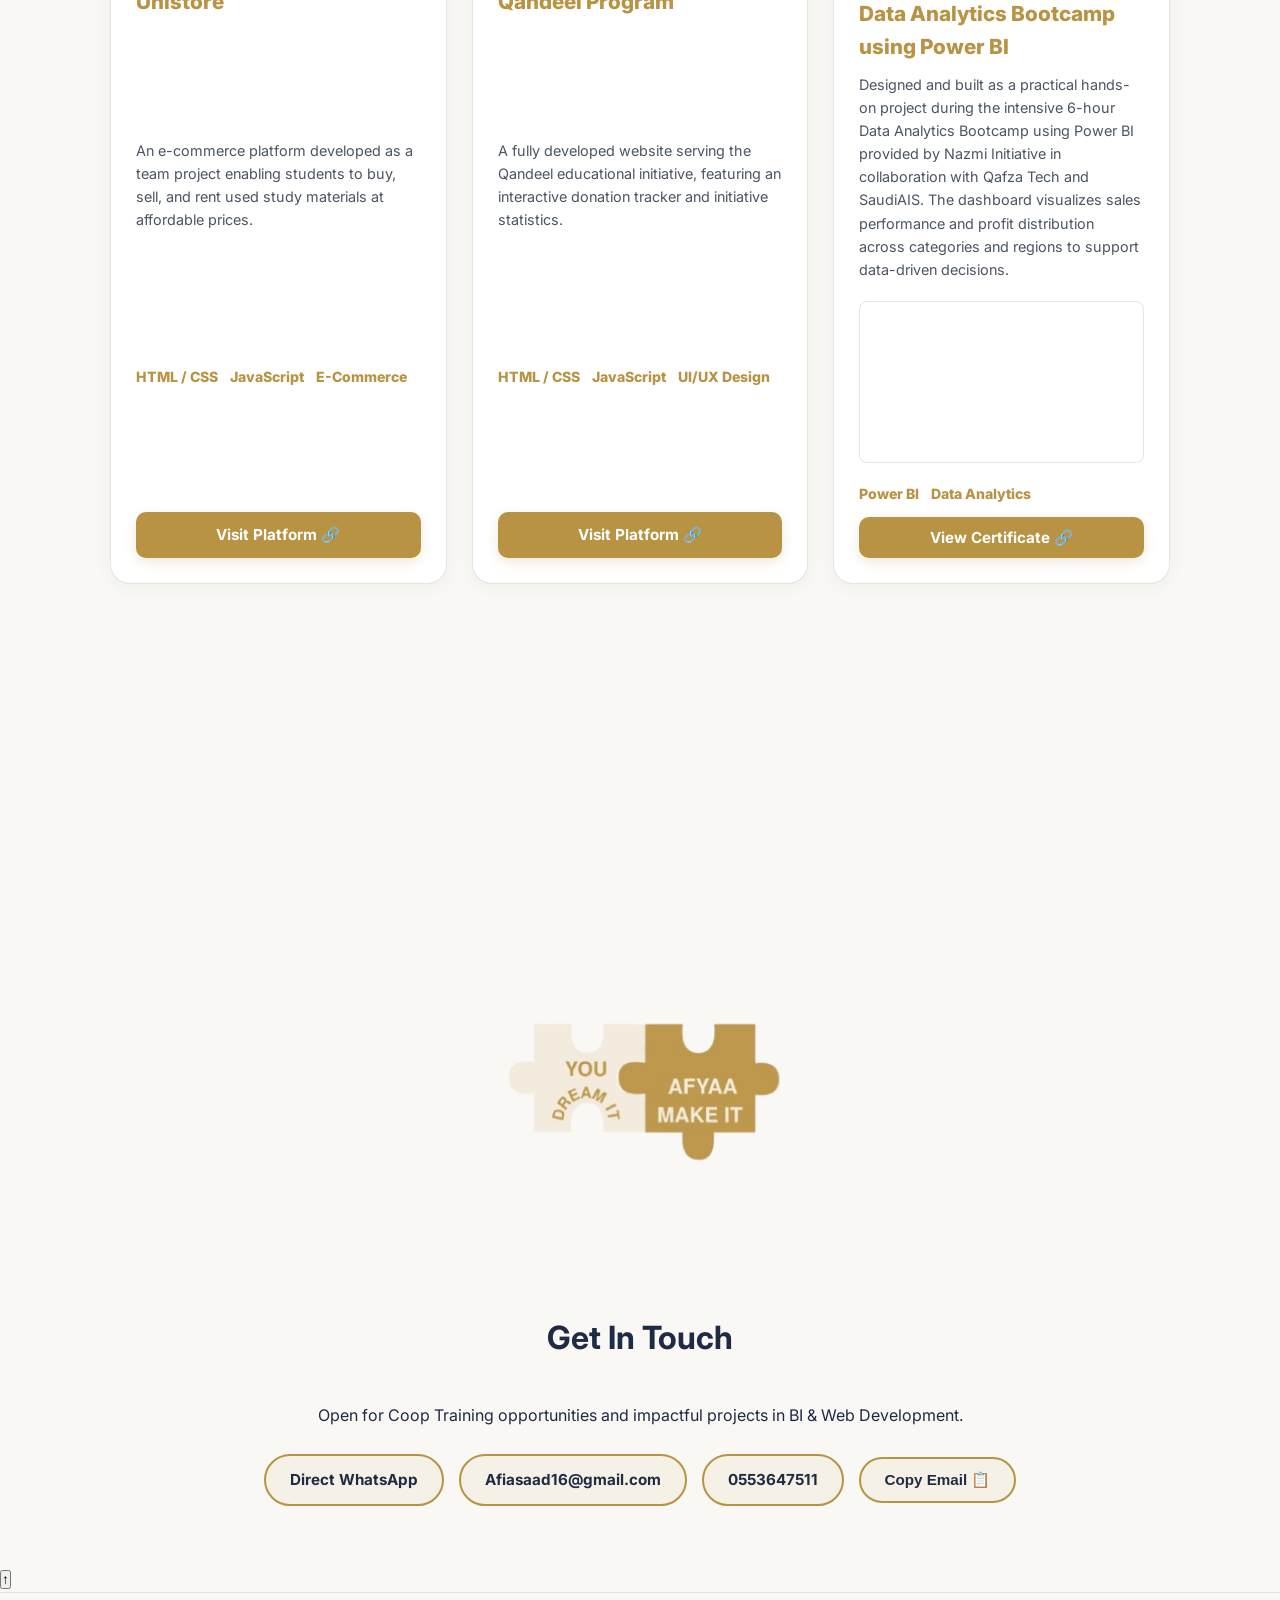
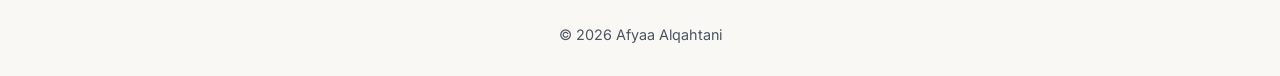
==== commit 6156af00: "Rename index (3).html to index.html" ====
--- a/index.html
+++ b/index.html
@@ -15,6 +15,9 @@
 </head>
 <body class="light-mode">
 
+    <!-- شريط تقدّم التمرير -->
+    <div class="scroll-progress" id="scrollProgress"></div>
+
     <!-- Navbar -->
     <nav class="navbar">
         <div class="logo">
@@ -31,6 +34,7 @@
         </ul>
 
         <div class="nav-controls">
+            <button id="theme-toggle" class="theme-btn" type="button" aria-label="Toggle dark mode">🌙</button>
             <button id="lang-toggle" class="control-btn lang-btn">عربي</button>
         </div>
     </nav>
@@ -44,6 +48,12 @@
 
             <p class="subtitle" data-ar="نظم معلومات وتحليل الأعمال |  شغوفـة بتطوير الويب" data-en="Information Systems & Business Analytics | Web Development Enthusiast">
                 Information Systems & Business Analytics | Web Development Enthusiast
+            </p>
+
+            <!-- سطر الكتابة التلقائية -->
+            <p class="typed-line">
+                <span data-ar="أهتم بـ:" data-en="Focused on:">Focused on:</span>
+                <span class="typed-text" id="typedText"></span><span class="typed-cursor">|</span>
             </p>
 
             <p class="hero-desc"
@@ -55,7 +65,7 @@
             <div class="hero-btns">
                 <a href="#projects" class="btn btn-primary" data-ar="استكشف الأعمال 🚀" data-en="Explore Projects 🚀">Explore Projects 🚀</a>
                 <a href="#contact" class="btn btn-secondary" data-ar="تواصل معي" data-en="Contact Me">Contact Me</a>
-                <a href="Afyaa Saad Alqahtani CV.pdf" download class="btn btn-cv" data-ar="السيرة الذاتية 📄" data-en="Download CV 📄">Download CV 📄</a>
+                <a href="Afyaa CV.pdf" download class="btn btn-cv" data-ar="السيرة الذاتية 📄" data-en="Download CV 📄">Download CV 📄</a>
             </div>
         </div>
     </section>
@@ -67,17 +77,23 @@
             <div class="skill-card">
                 <div class="icon">💻</div>
                 <h3 data-ar="تطوير الويب" data-en="Web Development">Web Development</h3>
-                <p>HTML, CSS, JavaScript, Responsive Design, GitHub Pages</p>
+                <div class="skill-chips">
+                    <span>HTML</span><span>CSS</span><span>JavaScript</span><span>Responsive Design</span><span>GitHub Pages</span>
+                </div>
             </div>
             <div class="skill-card">
                 <div class="icon">📊</div>
                 <h3 data-ar="تحليل البيانات و BI" data-en="Data & Business Intelligence">Data & Business Intelligence</h3>
-                <p>Power BI, Interactive Dashboards, Data Visualization, Business Analytics</p>
+                <div class="skill-chips">
+                    <span>Power BI</span><span>Interactive Dashboards</span><span>Data Visualization</span><span>Business Analytics</span>
+                </div>
             </div>
             <div class="skill-card">
                 <div class="icon">🤝</div>
                 <h3 data-ar="العلاقات العامة والتنظيم" data-en="PR & Communication">PR & Communication</h3>
-                <p>Public Relations, Event Management, Strategic Communication, Graphic Design</p>
+                <div class="skill-chips">
+                    <span>Public Relations</span><span>Event Management</span><span>Strategic Communication</span><span>Graphic Design</span>
+                </div>
             </div>
         </div>
     </section>
@@ -181,7 +197,7 @@
             <div id="certModal" class="cert-modal">
                 <div class="cert-modal-content">
                     <span class="cert-close-btn" onclick="closeCertModal()">&times;</span>
-                    <img src="أفياء بنت سعد القحطاني.png" alt="Certificate" class="cert-img">
+                    <img src="أفياء بنت سعد القحطاني.png" alt="Certificate" class="cert-img">
                 </div>
             </div>
 
@@ -207,8 +223,15 @@
             </a>
             <a href="mailto:Afiasaad16@gmail.com" class="contact-btn">Afiasaad16@gmail.com</a>
             <a href="tel:0553647511" class="contact-btn">0553647511</a>
-        </div>
-    </section>
+            <button type="button" class="contact-btn copy-email-btn" data-email="Afiasaad16@gmail.com" data-ar="نسخ الإيميل 📋" data-en="Copy Email 📋">Copy Email 📋</button>
+        </div>
+    </section>
+
+    <!-- زر العودة للأعلى -->
+    <button type="button" class="back-to-top" id="backToTop" aria-label="Back to top">↑</button>
+
+    <!-- رسالة التأكيد (Toast) -->
+    <div class="toast" id="toast" role="status" aria-live="polite"></div>
 
     <!-- Footer -->
     <footer>
